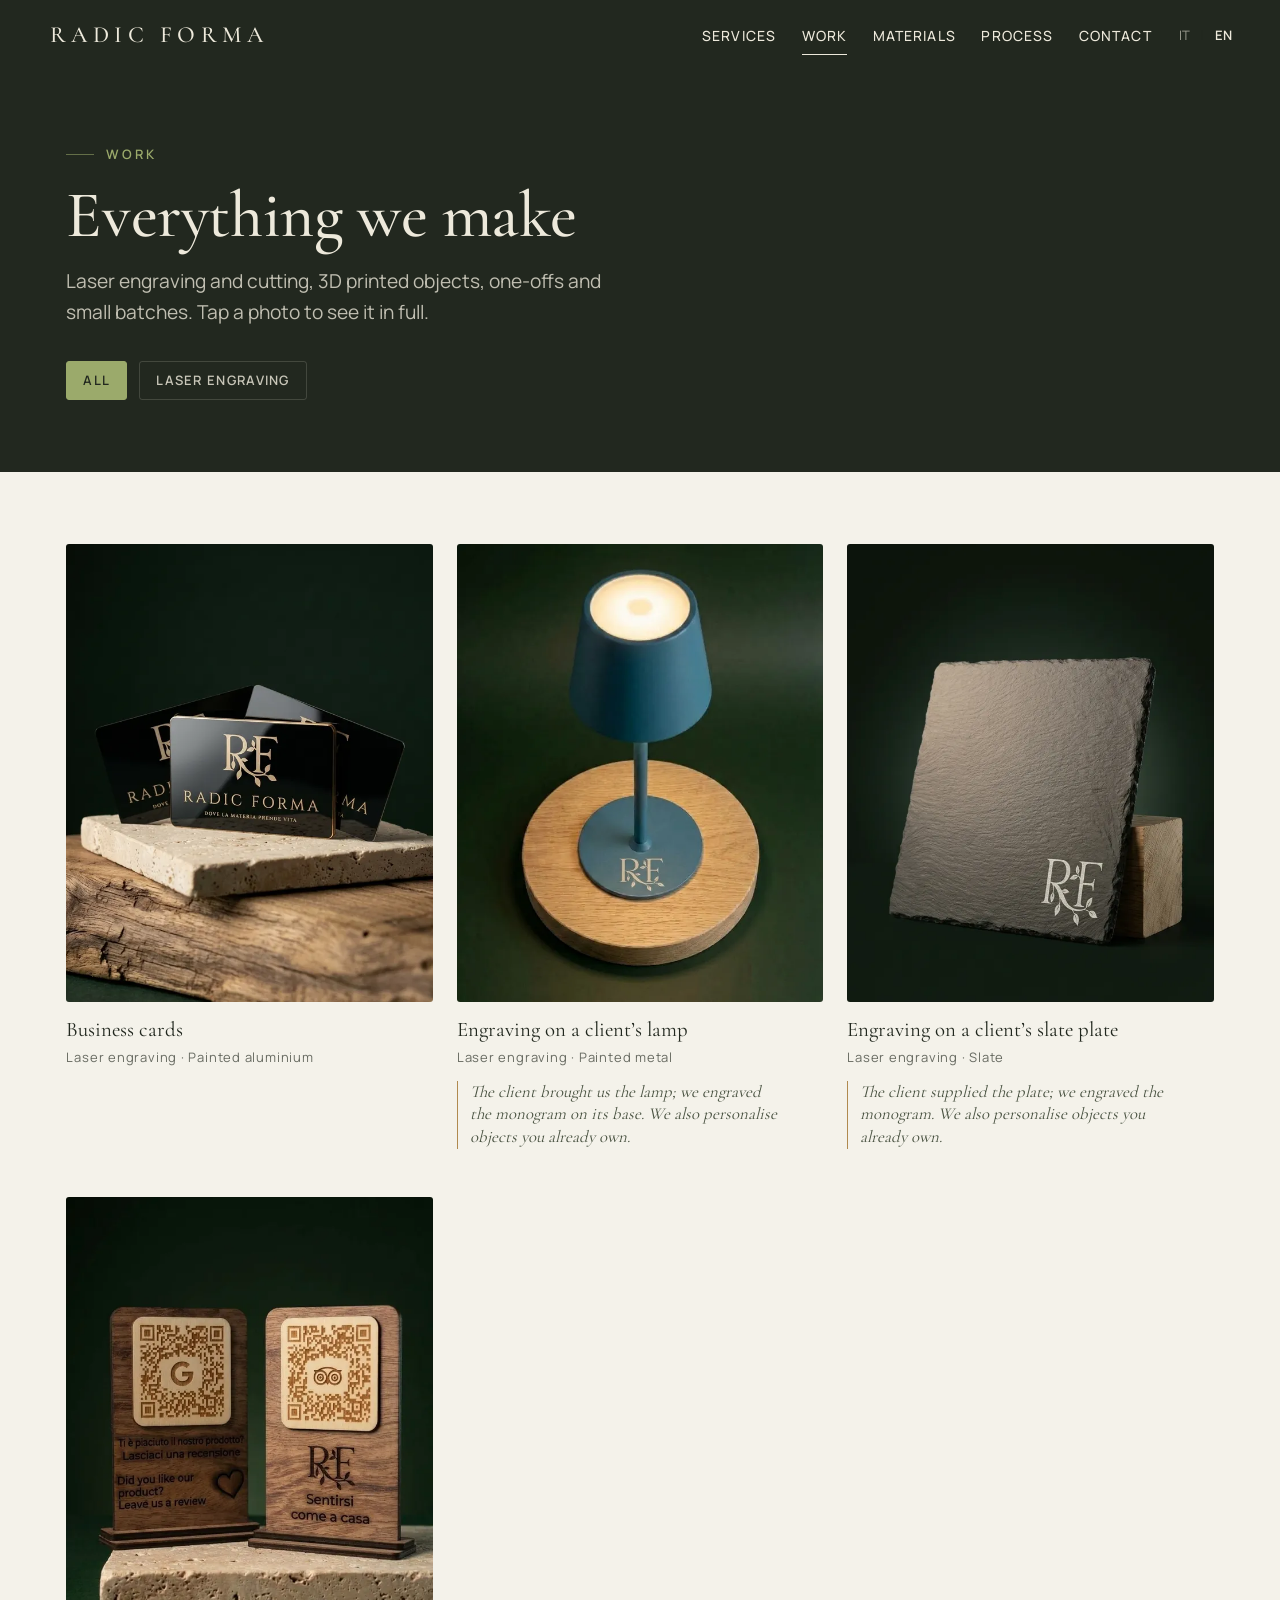
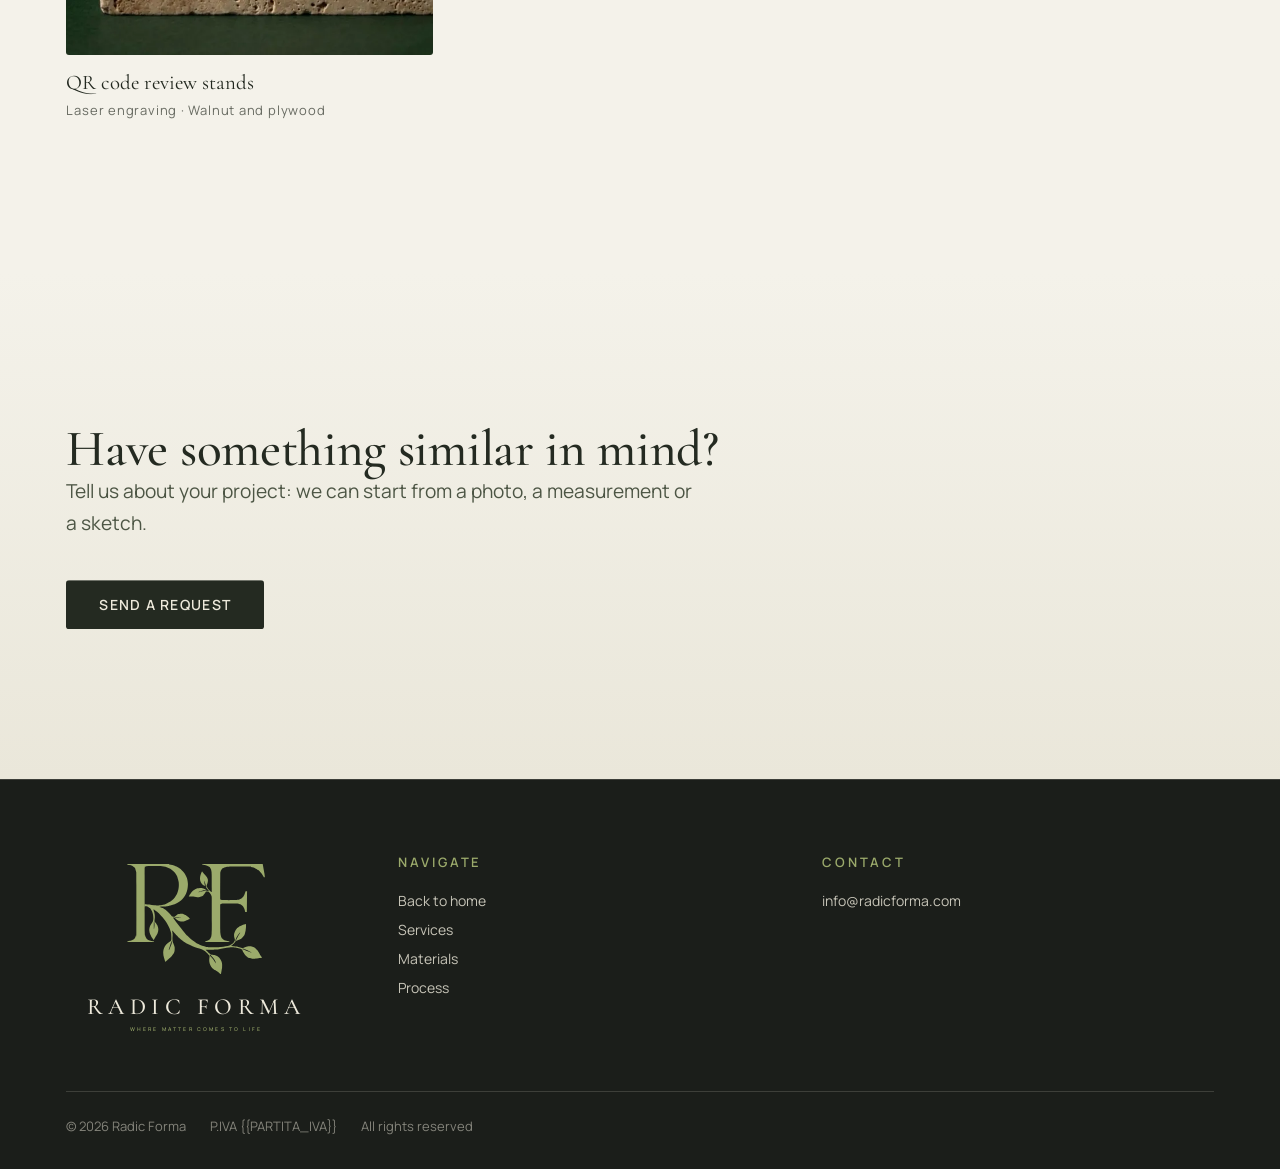
==== lavori.html @ 3193556e "primi prodotti" ====
<!DOCTYPE html>
<html lang="it" data-versione="cf8f0633">
<head>
<meta charset="utf-8">
<meta name="viewport" content="width=device-width, initial-scale=1">
<title data-i18n="galleria.title">Lavori — Radic Forma</title>
<meta name="description" data-i18n-attr="content:galleria.descrizione" content="I lavori di Radic Forma: incisioni e tagli laser su legno, pelle, acrilico e pietra, oggetti in stampa 3D, pezzi unici e piccole serie.">

<link rel="canonical" href="https://radicforma.com/lavori.html">
<link rel="alternate" hreflang="it" href="https://radicforma.com/lavori.html">
<link rel="alternate" hreflang="en" href="https://radicforma.com/lavori.html?lang=en">
<link rel="alternate" hreflang="x-default" href="https://radicforma.com/lavori.html">

<meta name="theme-color" content="#22281F">
<link rel="icon" href="./favicon.svg" type="image/svg+xml">
<link rel="apple-touch-icon" href="./apple-touch-icon.png">

<meta property="og:type" content="website">
<meta property="og:site_name" content="Radic Forma">
<meta property="og:locale" content="it_IT">
<meta property="og:locale:alternate" content="en_GB">
<meta property="og:url" content="https://radicforma.com/lavori.html">
<meta property="og:title" content="Lavori — Radic Forma">
<meta property="og:description" content="Incisioni laser e oggetti in stampa 3D usciti dal laboratorio di Radic Forma.">
<meta property="og:image" content="https://radicforma.com/assets/img/og-image.png">
<meta property="og:image:width" content="1200">
<meta property="og:image:height" content="630">
<meta property="og:image:alt" content="Il monogramma Radic Forma su fondo verde scuro">
<meta name="twitter:card" content="summary_large_image">

<link rel="preload" href="./assets/fonts/cormorant-garamond-latin-500.woff2" as="font" type="font/woff2" crossorigin>
<link rel="preload" href="./assets/fonts/manrope-latin-500.woff2" as="font" type="font/woff2" crossorigin>
<link rel="stylesheet" href="./assets/css/style.css?v=cf8f0633">
<noscript><style>
  [data-rivela]{opacity:1!important;transform:none!important}
</style></noscript>
</head>

<!-- data-titolo: la chiave del titolo di questa pagina, la legge i18n.js -->
<body class="pagina-lavori" data-titolo="galleria.title">

<a class="skip-link" href="#contenuto" data-i18n="a11y.skip">Vai al contenuto</a>

<!-- ========================= Navbar =========================
     Identica a quella della home, ma con i link verso index.html: le voci
     portano alle sezioni dell'altra pagina. data-pagina fa si' che i18n.js
     aggiunga la lingua scelta all'indirizzo. -->
<header class="navbar" id="navbar">
  <a class="navbar__marchio" href="./index.html" data-pagina aria-label="Radic Forma — home">
    <svg class="scritta" viewBox="60 60 780 76" role="img" aria-hidden="true" focusable="false">
      <text class="scritta__nome" x="450" y="118" text-anchor="middle">RADIC FORMA</text>
    </svg>
  </a>

  <button class="navbar__apri" id="apri-menu" aria-expanded="false" aria-controls="nav-principale"
          data-i18n-attr="aria-label:a11y.menuApri,data-apri:a11y.menuApri,data-chiudi:a11y.menuChiudi"
          data-apri="Apri il menu di navigazione" data-chiudi="Chiudi il menu di navigazione">
    <svg class="navbar__icona" width="26" height="26" viewBox="0 0 26 26" fill="none"
         stroke="currentColor" stroke-width="1.4" stroke-linecap="round" aria-hidden="true">
      <path class="navbar__riga navbar__riga--alta"  d="M3 8h20"></path>
      <path class="navbar__riga navbar__riga--mezza" d="M3 13h20"></path>
      <path class="navbar__riga navbar__riga--bassa" d="M3 18h20"></path>
    </svg>
  </button>

  <nav class="navbar__nav" id="nav-principale" data-aperto="false">
    <a class="navbar__link" href="./index.html#servizi"  data-pagina data-i18n="nav.servizi">Servizi</a>
    <a class="navbar__link" href="./lavori.html"         data-pagina data-i18n="nav.lavori" aria-current="page">Lavori</a>
    <a class="navbar__link" href="./index.html#materiali" data-pagina data-i18n="nav.materiali">Materiali</a>
    <a class="navbar__link" href="./index.html#processo" data-pagina data-i18n="nav.processo">Processo</a>
    <a class="navbar__link" href="./index.html#contatti" data-pagina data-i18n="nav.contatti">Contatti</a>

    <div class="lingua" role="group" data-i18n-attr="aria-label:a11y.lingua" aria-label="Lingua">
      <button class="lingua__voce" type="button" data-lang="it" aria-pressed="true">IT</button>
      <span class="lingua__sep" aria-hidden="true">|</span>
      <button class="lingua__voce" type="button" data-lang="en" aria-pressed="false">EN</button>
    </div>
  </nav>
</header>

<main id="contenuto">

  <!-- ========================= Testata =========================
       Fondo scuro come l'hero della home: la navbar trasparente, con le voci
       chiare, ci si legge sopra senza eccezioni. -->
  <section class="sezione sezione--scura pagina-testa" id="top">
    <div class="contenitore">
      <div class="sezione__intestazione" data-rivela>
        <p class="eyebrow" data-i18n="galleria.eyebrow">Lavori</p>
        <h1 data-i18n="galleria.titolo">Tutto quello che realizziamo</h1>
        <p class="testo-guida" data-i18n="galleria.testo">Incisioni e tagli laser, oggetti stampati in 3D, pezzi unici e piccole serie. Tocca una foto per vederla per intero.</p>
      </div>

      <div class="filtri" role="group" data-rivela="0.1"
           data-i18n-attr="aria-label:galleria.filtri" aria-label="Filtra per tecnica">
        <button class="filtro" type="button" data-filtro="tutti"  aria-pressed="true"  data-i18n="lavori.categorie.tutti">Tutti</button>
        <button class="filtro" type="button" data-filtro="laser"  aria-pressed="false" data-i18n="lavori.categorie.laser">Incisione laser</button>
        <button class="filtro" type="button" data-filtro="stampa" aria-pressed="false" data-i18n="lavori.categorie.stampa">Stampa 3D</button>
        <button class="filtro" type="button" data-filtro="misto"  aria-pressed="false" data-i18n="lavori.categorie.misto">Laser e stampa 3D</button>
      </div>
    </div>
  </section>

  <!-- ========================= Galleria =========================
       Si riempie da assets/data/lavori.json, vedi lavori.js. -->
  <section class="sezione galleria-sezione" id="galleria-lavori">
    <div class="contenitore">
      <ul class="galleria" id="galleria"></ul>
      <p class="galleria__vuota testo-guida" id="galleria-vuota" hidden
         data-i18n="galleria.vuoto">Nessun lavoro in questa categoria, per ora.</p>
      <noscript><p class="testo-guida">La galleria ha bisogno di JavaScript per essere mostrata.</p></noscript>
    </div>
  </section>

  <!-- ========================= Richiesta ========================= -->
  <section class="sezione contatti" id="richiesta">
    <div class="contenitore">
      <div data-rivela>
        <h2 data-i18n="galleria.ctaTitolo">Hai in mente qualcosa di simile?</h2>
        <p class="testo-guida" data-i18n="galleria.ctaTesto">Raccontaci il tuo progetto: partiamo da una foto, una misura o uno schizzo.</p>
        <a class="bottone" href="mailto:info@radicforma.com" data-i18n="galleria.cta">Invia una richiesta</a>
      </div>
    </div>
  </section>

</main>

<!-- Foto a tutto schermo. <dialog> nativo: Esc e focus li gestisce il browser. -->
<dialog class="lightbox" id="foto-grande" data-i18n-attr="aria-label:lavori.eyebrow" aria-label="Lavori">
  <figure class="lightbox__figura">
    <img class="lightbox__foto" alt="">
    <figcaption class="lightbox__didascalia">
      <span class="lightbox__titolo"></span>
      <span class="lightbox__dato dato-tecnico"></span>
      <span class="lightbox__nota" hidden></span>
    </figcaption>
  </figure>
  <button class="lightbox__tasto lightbox__chiudi" type="button" data-chiudi
          data-i18n-attr="aria-label:galleria.chiudi" aria-label="Chiudi">
    <svg width="22" height="22" viewBox="0 0 22 22" fill="none" stroke="currentColor"
         stroke-width="1.4" stroke-linecap="round" aria-hidden="true"><path d="M5 5l12 12M17 5L5 17"></path></svg>
  </button>
  <button class="lightbox__tasto lightbox__scorri lightbox__scorri--indietro" type="button" data-scorri="-1"
          data-i18n-attr="aria-label:galleria.precedente" aria-label="Foto precedente">
    <svg width="22" height="22" viewBox="0 0 20 20" fill="none" stroke="currentColor"
         stroke-width="1.4" stroke-linecap="round" stroke-linejoin="round" aria-hidden="true"><path d="M12 4l-6 6 6 6"></path></svg>
  </button>
  <button class="lightbox__tasto lightbox__scorri lightbox__scorri--avanti" type="button" data-scorri="1"
          data-i18n-attr="aria-label:galleria.successiva" aria-label="Foto successiva">
    <svg width="22" height="22" viewBox="0 0 20 20" fill="none" stroke="currentColor"
         stroke-width="1.4" stroke-linecap="round" stroke-linejoin="round" aria-hidden="true"><path d="M8 4l6 6-6 6"></path></svg>
  </button>
</dialog>

<!-- ========================= Footer =========================
     Il monogramma qui e' un'immagine: il tracciato inline vive solo nella
     home, dove serve anche alle animazioni. -->
<footer class="footer">
  <div class="contenitore footer__griglia">
    <div>
      <svg class="lockup" viewBox="0 0 900 660" role="img"
           data-i18n-attr="aria-label:brand.lockup.alt" aria-label="Radic Forma — Dove la materia prende vita">
        <image href="./assets/brand/monogramma-dark.svg" x="211.5" y="40" width="477" height="383"></image>
        <text class="lockup__nome" x="450" y="560" text-anchor="middle" fill="#EDE9DB">RADIC FORMA</text>
        <text class="lockup__claim" x="450" y="618" text-anchor="middle" fill="#9BAA6B"
              data-i18n="brand.claim.maiuscolo">DOVE LA MATERIA PRENDE VITA</text>
      </svg>
    </div>

    <div class="footer__colonne">
      <div>
        <p class="footer__titolo" data-i18n="footer.naviga">Naviga</p>
        <a class="footer__link" href="./index.html"           data-pagina data-i18n="galleria.home">Torna alla home</a>
        <a class="footer__link" href="./index.html#servizi"   data-pagina data-i18n="nav.servizi">Servizi</a>
        <a class="footer__link" href="./index.html#materiali" data-pagina data-i18n="nav.materiali">Materiali</a>
        <a class="footer__link" href="./index.html#processo"  data-pagina data-i18n="nav.processo">Processo</a>
      </div>
      <div>
        <p class="footer__titolo" data-i18n="footer.contatti">Contatti</p>
        <a class="footer__link" href="mailto:info@radicforma.com">info@radicforma.com</a>
      </div>
    </div>
  </div>

  <div class="contenitore">
    <div class="footer__legale">
      <span>© <span id="anno">2026</span> Radic Forma</span>
      <span>P.IVA {{PARTITA_IVA}}</span>
      <span data-i18n="footer.diritti">Tutti i diritti riservati</span>
    </div>
  </div>
</footer>

<script src="./assets/vendor/gsap.min.js?v=cf8f0633" defer></script>
<script src="./assets/vendor/ScrollTrigger.min.js?v=cf8f0633" defer></script>
<script src="./assets/js/i18n.js?v=cf8f0633" defer></script>
<script src="./assets/js/main.js?v=cf8f0633" defer></script>
<script src="./assets/js/lavori.js?v=cf8f0633" defer></script>
</body>
</html>
---- assets/css/style.css ----
/* ==========================================================================
   RADIC FORMA — foglio di stile unico
   Ordine: font · token · reset · tipografia · navbar · hero · footer ·
           sezioni di contenuto · atti animati · versione con video ·
           pagina lavori
   ========================================================================== */

/* --------------------------------------------------------------------------
   1. Font self-hosted — nessuna richiesta verso fonts.googleapis.com
   -------------------------------------------------------------------------- */
@font-face {
  font-family: 'Cormorant Garamond';
  src: url('../fonts/cormorant-garamond-latin-400.woff2') format('woff2');
  font-weight: 400; font-style: normal; font-display: swap;
}
@font-face {
  font-family: 'Cormorant Garamond';
  src: url('../fonts/cormorant-garamond-latin-500.woff2') format('woff2');
  font-weight: 500; font-style: normal; font-display: swap;
}
@font-face {
  font-family: 'Cormorant Garamond';
  src: url('../fonts/cormorant-garamond-latin-600.woff2') format('woff2');
  font-weight: 600; font-style: normal; font-display: swap;
}
@font-face {
  font-family: 'Manrope';
  src: url('../fonts/manrope-latin-400.woff2') format('woff2');
  font-weight: 400; font-style: normal; font-display: swap;
}
@font-face {
  font-family: 'Manrope';
  src: url('../fonts/manrope-latin-500.woff2') format('woff2');
  font-weight: 500; font-style: normal; font-display: swap;
}
@font-face {
  font-family: 'Manrope';
  src: url('../fonts/manrope-latin-600.woff2') format('woff2');
  font-weight: 600; font-style: normal; font-display: swap;
}

/* --------------------------------------------------------------------------
   2. Design token
   -------------------------------------------------------------------------- */
:root {
  /* Palette di marca */
  --verde-alloro:   #6C7A47;  /* colore primario */
  --verde-corteccia:#22281F;  /* fondi scuri, testi forti */
  --foglia:         #9BAA6B;  /* marchio su fondo scuro */
  --ottone:         #B08A4F;  /* accento: incisione, finiture */
  --carta:          #F4F2EA;  /* fondo chiaro */
  --pietra:         #8C8F86;  /* testi secondari, dati tecnici */
  --avorio:         #EDE9DB;  /* testo su fondo scuro */
  --nero-corteccia: #1B1E1A;  /* fondo profondo della scena */

  /* Ruoli semantici — usare questi nei componenti, non i colori grezzi */
  --bg:             var(--carta);
  --bg-scuro:       var(--verde-corteccia);
  --testo:          var(--verde-corteccia);
  --testo-soft:     #4A5342;
  --testo-inv:      var(--avorio);
  /* Pietra e Verde Alloro non arrivano a 4,5:1 su Carta (2,93:1 e 4,15:1):
     su fondo chiaro si usano queste due varianti scurite, che passano AA.
     I colori di marca restano quelli originali per grafica e fondi scuri. */
  --testo-tecnico:  #686B62;   /* 4,84:1 su Carta */
  --alloro-testo:   #63713F;   /* 4,73:1 su Carta */
  --linea:          rgba(140, 143, 134, 0.2);   /* Pietra 20% */
  --linea-inv:      rgba(237, 233, 219, 0.16);
  --focus:          var(--ottone);

  /* Tipografia */
  --serif:  'Cormorant Garamond', Cormorant, 'EB Garamond', Garamond, 'Times New Roman', serif;
  --sans:   'Manrope', 'Helvetica Neue', Arial, sans-serif;
  --ls-titolo: 0.14em;   /* spaziatura ampia per i titoli in maiuscolo */
  --ls-eyebrow: 0.22em;

  /* Scala tipografica fluida */
  --t-display: clamp(2.6rem, 1.6rem + 4.4vw, 5.6rem);
  --t-h2:      clamp(1.9rem, 1.3rem + 2.4vw, 3.2rem);
  --t-h3:      clamp(1.25rem, 1.05rem + 0.8vw, 1.6rem);
  --t-corpo:   clamp(1rem, 0.96rem + 0.2vw, 1.075rem);  /* mai sotto 13px */
  --t-piccolo: 0.875rem;
  --t-tecnico: 0.8125rem;                                /* 13px, il minimo */

  /* Spaziature */
  --sp-1: 0.5rem;  --sp-2: 0.75rem; --sp-3: 1rem;   --sp-4: 1.5rem;
  --sp-5: 2rem;    --sp-6: 3rem;    --sp-7: 4.5rem; --sp-8: 7rem;
  --sezione-y: clamp(5rem, 3.4rem + 7.5vw, 10rem);
  --gutter:    clamp(1.25rem, 0.5rem + 3vw, 3.5rem);
  --max-w:     1240px;
  --max-testo: 62ch;

  --raggio: 3px;              /* angoli quasi vivi: è un marchio inciso */

  /* Movimento. Quattro durate e due curve, usate in tutto il sito: una scala
     ristretta e' quello che fa sembrare le transizioni parte della stessa
     cosa invece di una collezione di scelte diverse.
     La durata si sceglie dal peso del gesto, non dalla distanza percorsa:
     --dur-1 per un cambio di stato che l'utente ha appena provocato (colore,
     opacita' di un bottone), --dur-2 per un elemento che si muove, --dur-3 per
     qualcosa che entra in scena, --dur-4 per un movimento ampio e narrativo. */
  --dur-1: 150ms;
  --dur-2: 260ms;
  --dur-3: 420ms;
  --dur-4: 680ms;
  /* uscita decisa, arrivo lungo: e' la curva che non fa sentire l'inizio */
  --ease-out:   cubic-bezier(0.22, 1, 0.36, 1);
  /* per andata e ritorno simmetrici */
  --ease-inout: cubic-bezier(0.65, 0, 0.35, 1);

  /* alias storico, usato dove basta la transizione di base */
  --transizione: var(--dur-2) var(--ease-out);
}

/* --------------------------------------------------------------------------
   3. Reset essenziale
   -------------------------------------------------------------------------- */
*, *::before, *::after { box-sizing: border-box; }

html {
  -webkit-text-size-adjust: 100%;
  /* NB: niente scroll-behavior: smooth — va in conflitto con ScrollTrigger.
     Lo scorrimento morbido dei link di ancoraggio è gestito in main.js. */
}

body {
  margin: 0;
  background: var(--bg);
  color: var(--testo);
  font-family: var(--sans);
  font-size: var(--t-corpo);
  font-weight: 400;
  line-height: 1.65;
  -webkit-font-smoothing: antialiased;
  text-rendering: optimizeLegibility;
  overflow-x: hidden;
}

/* La navbar e' fissa: senza questo, un link di ancoraggio porta il titolo
   della sezione a finirci sotto. */
:where(main, footer) [id] { scroll-margin-block-start: 92px; }

img, svg, canvas { display: block; max-width: 100%; }
video { display: block; max-width: 100%; }
img { height: auto; }

a { color: inherit; text-decoration-thickness: 1px; text-underline-offset: 0.22em; }

button { font: inherit; color: inherit; background: none; border: 0; cursor: pointer; }

/* Focus visibile su tutto ciò che è interattivo */
:where(a, button, [tabindex]):focus-visible {
  outline: 2px solid var(--focus);
  outline-offset: 3px;
  border-radius: 2px;
}

::selection { background: var(--verde-alloro); color: var(--carta); }

/* Solo per screen reader */
.sr-only {
  position: absolute; width: 1px; height: 1px;
  padding: 0; margin: -1px; overflow: hidden;
  clip: rect(0 0 0 0); clip-path: inset(50%); white-space: nowrap;
}

/* Salto al contenuto */
.skip-link {
  position: absolute; top: -100%; left: var(--gutter); z-index: 200;
  background: var(--verde-corteccia); color: var(--avorio);
  padding: var(--sp-2) var(--sp-4); border-radius: var(--raggio);
  font-size: var(--t-piccolo);
}
.skip-link:focus { top: var(--sp-3); }

/* I defs SVG condivisi non devono occupare spazio */
.rf-defs { position: absolute; width: 0; height: 0; overflow: hidden; }

/* --------------------------------------------------------------------------
   4. Tipografia
   -------------------------------------------------------------------------- */
h1, h2, h3, h4 {
  font-family: var(--serif);
  font-weight: 500;
  line-height: 1.12;
  /* Il Cormorant a corpo grande ha un incastro naturale largo: stringerlo di
     un soffio e' quello che gli da' il passo del titolo invece della frase. */
  letter-spacing: -0.006em;
  margin: 0;
  text-wrap: balance;
}

h2 { font-size: var(--t-h2); line-height: 1.06; }
h3 { font-size: var(--t-h3); line-height: 1.25; }

p { margin: 0 0 var(--sp-3); max-width: var(--max-testo); }
p:last-child { margin-bottom: 0; }

/* Evita le righe finali con una parola sola. Dove non e' supportato non
   cambia niente. */
p, li, figcaption { text-wrap: pretty; }

/* Occhiello: piccola etichetta in maiuscolo sopra i titoli, preceduta da un
   filetto. E' il segno che tiene insieme le intestazioni di tutto il sito. */
.eyebrow {
  display: flex;
  align-items: center;
  gap: var(--sp-2);
  font-family: var(--sans);
  font-size: var(--t-tecnico);
  font-weight: 600;
  letter-spacing: var(--ls-eyebrow);
  text-transform: uppercase;
  color: var(--alloro-testo);
  margin: 0 0 var(--sp-3);
}
.eyebrow::before {
  content: '';
  flex: 0 0 auto;
  width: 1.75rem;
  height: 1px;
  background: currentColor;
  opacity: 0.55;
}
.sezione--scura .eyebrow { color: var(--foglia); }

.testo-guida {
  font-size: clamp(1.05rem, 1rem + 0.35vw, 1.2rem);
  color: var(--testo-soft);
  max-width: 54ch;
}
.sezione--scura .testo-guida { color: rgba(237, 233, 219, 0.78); }

/* Dati tecnici: mai sotto 13px */
.dato-tecnico {
  font-size: var(--t-tecnico);
  letter-spacing: 0.06em;
  color: var(--testo-tecnico);
  font-variant-numeric: tabular-nums;
}
/* Su fondo scuro serve il verso opposto: la variante scurita sparirebbe. */
.sezione--scura .dato-tecnico,
.atto .dato-tecnico { color: var(--pietra); }

/* --------------------------------------------------------------------------
   5. Impaginazione
   -------------------------------------------------------------------------- */
.contenitore {
  width: 100%;
  max-width: var(--max-w);
  margin-inline: auto;
  padding-inline: var(--gutter);
}

/* Ogni sezione dichiara il proprio fondo: dietro c'e' la hero incollata, e una
   sezione trasparente la lascerebbe vedere. */
.sezione {
  padding-block: var(--sezione-y);
  position: relative;
  background: var(--bg);
}

.sezione--scura {
  background: var(--bg-scuro);
  color: var(--testo-inv);
}
.sezione--scura h2, .sezione--scura h3 { color: var(--avorio); }

.sezione__intestazione { margin-bottom: var(--sp-7); max-width: 56ch; }
.sezione__intestazione h2 { margin-block-end: var(--sp-3); }

/* --------------------------------------------------------------------------
   6. Marchio — composizioni riusate da navbar, hero e footer
   -------------------------------------------------------------------------- */
/* Il monogramma è un unico <path> richiamato via <use>: mai duplicato nel DOM */
.mono { fill: var(--verde-alloro); }
.mono--chiaro { fill: var(--foglia); }

/* Lockup: monogramma + testo, stesse coordinate del file originale
   (viewBox 0 0 900 700, monogramma a translate(211.5 40)) */
.lockup { width: 100%; height: auto; }
.lockup__nome {
  font-family: var(--serif);
  font-weight: 500;
  font-size: 80px;
  letter-spacing: 19px;
}
.lockup__claim {
  font-family: var(--sans);
  font-weight: 500;
  font-size: 18px;
  letter-spacing: 7.5px;
}

/* Scritta della navbar: viewBox 0 0 900 240, solo testo */
.scritta { height: 22px; width: auto; }
.scritta__nome {
  font-family: var(--serif);
  font-weight: 500;
  font-size: 80px;
  letter-spacing: 19px;
}
.scritta__claim {
  font-family: var(--sans);
  font-weight: 500;
  font-size: 18px;
  letter-spacing: 7.5px;
}

/* --------------------------------------------------------------------------
   7. Navbar
   -------------------------------------------------------------------------- */
.navbar {
  position: fixed;
  inset-block-start: 0;
  inset-inline: 0;
  z-index: 100;
  display: flex;
  align-items: center;
  gap: var(--sp-4);
  padding: var(--sp-3) var(--gutter);
  background: transparent;
  transition: background-color var(--transizione), box-shadow var(--transizione),
              border-color var(--transizione);
  border-block-end: 1px solid transparent;
}

/* Sull'hero la barra è trasparente e il marchio è nella versione chiara */
.navbar__marchio { display: inline-flex; align-items: center; flex: 0 0 auto; }
.navbar__marchio .scritta__nome  { fill: var(--avorio); }
.navbar__marchio .scritta__claim { fill: var(--foglia); }

/* Dopo lo scroll: fondo Carta */
.navbar.is-attaccata {
  background: rgba(244, 242, 234, 0.94);
  -webkit-backdrop-filter: blur(10px);
  backdrop-filter: blur(10px);
  border-block-end-color: var(--linea);
}
.navbar.is-attaccata .scritta__nome  { fill: #3E4A2E; }
.navbar.is-attaccata .scritta__claim { fill: var(--alloro-testo); }
.navbar.is-attaccata .navbar__link,
.navbar.is-attaccata .lingua__voce { color: var(--testo); }
.navbar.is-attaccata .navbar__apri { color: var(--testo); }

.navbar__nav {
  margin-inline-start: auto;
  display: flex;
  align-items: center;
  gap: clamp(var(--sp-3), 2vw, var(--sp-5));
}

.navbar__link {
  font-size: var(--t-piccolo);
  font-weight: 500;
  letter-spacing: 0.08em;
  text-transform: uppercase;
  text-decoration: none;
  color: var(--avorio);
  padding-block: var(--sp-1);
  position: relative;
  transition: color var(--transizione);
}
.navbar__link::after {
  content: '';
  position: absolute; inset-inline: 0; inset-block-end: 0;
  height: 1px; background: currentColor;
  transform: scaleX(0); transform-origin: left;
  transition: transform var(--transizione);
}
.navbar__link:hover::after,
.navbar__link[aria-current='true']::after,
.navbar__link[aria-current='page']::after { transform: scaleX(1); }

/* Selettore di lingua: IT | EN testuale, senza bandiere */
.lingua {
  display: inline-flex; align-items: center; gap: var(--sp-1);
  font-size: var(--t-tecnico); letter-spacing: 0.1em;
}
.lingua__voce {
  color: var(--avorio);
  opacity: 0.6;
  padding: var(--sp-1) 2px;
  transition: opacity var(--transizione), color var(--transizione);
}
.lingua__voce:hover { opacity: 1; }
.lingua__voce[aria-pressed='true'] { opacity: 1; font-weight: 600; }
.lingua__sep { color: currentColor; opacity: 0.35; }

/* Menu su schermi stretti */
.navbar__apri { display: none; color: var(--avorio); padding: var(--sp-1); }

/* Le tre righe si trasformano in una croce quando il menu e' aperto: e' lo
   stesso tasto ad aprire e a chiudere, e la forma dice in quale stato si e'.
   transform-box: view-box perche' l'origine sia in coordinate del disegno e non
   del riquadro del singolo tratto, che e' alto un pixel. */
.navbar__riga {
  transform-box: view-box;
  transform-origin: 13px 13px;
  transition: transform var(--dur-2) var(--ease-out),
              opacity var(--dur-1) var(--ease-out);
}
.navbar__apri[aria-expanded='true'] .navbar__riga--alta  { transform: translateY(5px) rotate(45deg); }
.navbar__apri[aria-expanded='true'] .navbar__riga--mezza { opacity: 0; }
.navbar__apri[aria-expanded='true'] .navbar__riga--bassa { transform: translateY(-5px) rotate(-45deg); }

@media (max-width: 860px) {
  .navbar__apri { display: inline-flex; margin-inline-start: auto; }
  .navbar__nav {
    position: fixed; inset: 0 0 auto;
    flex-direction: column; align-items: flex-start;
    gap: var(--sp-4);
    padding: calc(var(--sp-8) + var(--sp-3)) var(--gutter) var(--sp-7);
    background: var(--verde-corteccia);
    transform: translateY(-100%);
    transition: transform 320ms cubic-bezier(0.22, 0.61, 0.36, 1);
    margin: 0;
  }
  .navbar__nav[data-aperto='true'] { transform: translateY(0); }
  .navbar__nav .navbar__link { font-size: 1.05rem; color: var(--avorio); }

  /* Il pannello ha un fondo scuro tutto suo, quindi il testo dentro resta
     chiaro anche quando la barra e' nello stato "attaccata". Senza questa
     riga, appena si scorreva la pagina le voci IT ed EN diventavano verde
     scuro su verde scuro: restavano cliccabili, ma invisibili. */
  .navbar.is-attaccata .navbar__nav,
  .navbar.is-attaccata .navbar__nav .navbar__link,
  .navbar.is-attaccata .navbar__nav .lingua__voce { color: var(--avorio); }

  .navbar__nav .lingua {
    margin-block-start: var(--sp-2);
    padding-block-start: var(--sp-4);
    border-block-start: 1px solid var(--linea-inv);
    width: 100%;
  }
  .navbar__nav .lingua__voce { color: var(--avorio); font-size: 0.95rem; padding: var(--sp-2) var(--sp-1); }

  /* Il pannello e' in position fixed, quindi si disegna sopra gli elementi non
     posizionati: senza questo copriva il tasto, e una volta aperto il menu non
     c'era piu' niente da premere per richiuderlo. */
  .navbar__marchio,
  .navbar__apri { position: relative; z-index: 1; }

  /* Con il menu aperto il fondo sotto al tasto e al marchio e' quello scuro del
     pannello, quale che sia lo stato della barra. */
  .navbar.is-menu-aperto .navbar__apri,
  .navbar.is-attaccata.is-menu-aperto .navbar__apri { color: var(--avorio); }
  .navbar.is-attaccata.is-menu-aperto .navbar__marchio .scritta__nome { fill: var(--avorio); }
}

/* L'apertura: hero piu' primo atto. Vedi il commento in index.html. */
.apertura { position: relative; }

/* --------------------------------------------------------------------------
   8. Hero
   -------------------------------------------------------------------------- */
.hero {
  position: sticky;
  top: 0;
  z-index: 0;
  min-height: 100svh;
  display: grid;
  place-items: center;
  text-align: center;
  background: var(--verde-corteccia);
  color: var(--testo-inv);
  padding: var(--sp-8) var(--gutter) var(--sp-7);
  overflow: hidden;
}

/* Alone caldo appena percettibile dietro al marchio */
.hero::after {
  content: '';
  position: absolute; inset: 0;
  background: radial-gradient(58% 46% at 50% 42%,
              rgba(176, 138, 79, 0.13), transparent 70%);
  pointer-events: none;
}

/* Il contenuto dell'hero si allontana e sfuma mentre si scorre: e' la prima
   meta' del raccordo con la scena. I valori li scrive scene.js. */
.hero__contenuto {
  position: relative;
  z-index: 1;
  /* senza width il grid centrato lo stringe alla larghezza del contenuto,
     e il lockup scendeva a 300px */
  width: 100%;
  max-width: 780px;
  opacity: var(--hero-op, 1);
  transform: translate3d(0, var(--hero-y, 0px), 0) scale(var(--hero-s, 1));
}

.hero__scroll { opacity: var(--hero-op, 1); }

.hero .lockup { max-width: min(740px, 90vw); margin-inline: auto; }

/* Sotto una certa larghezza il claim del lockup scenderebbe sotto i 10px.
   Il rapporto fra corpo e spaziatura resta quello del file di brand: cresce
   solo la scala della riga, che e' l'unico modo per tenerla leggibile. */
@media (max-width: 780px) {
  .lockup__claim { font-size: 26px; letter-spacing: 10.8px; }
}
@media (max-width: 560px) {
  .lockup__claim { font-size: 31px; letter-spacing: 12.9px; }
}

.hero__descrittore {
  /* i paragrafi hanno un max-width: senza margini automatici questo resterebbe
     ancorato a sinistra dentro il suo riquadro, e il testo, pur centrato al
     suo interno, si vedrebbe spostato rispetto al marchio.
     Attenzione a non rimettere qui una scorciatoia "margin": azzererebbe
     entrambe le righe qui sotto. */
  margin-block-start: var(--sp-5);
  margin-inline: auto;
  font-size: var(--t-tecnico);
  font-weight: 600;
  letter-spacing: var(--ls-eyebrow);
  text-transform: uppercase;
  color: var(--foglia);
}

/* Indicatore di scorrimento discreto */
.hero__scroll {
  position: absolute;
  inset-block-end: var(--sp-5);
  inset-inline-start: 50%;
  translate: -50% 0;
  display: grid; justify-items: center; gap: var(--sp-2);
  font-size: 0.75rem;
  letter-spacing: var(--ls-eyebrow);
  text-transform: uppercase;
  color: rgba(237, 233, 219, 0.55);
}
.hero__scroll-linea {
  width: 1px; height: 46px;
  background: linear-gradient(var(--foglia), transparent);
  transform-origin: top;
  animation: scorri 2.4s ease-in-out infinite;
}
@keyframes scorri {
  0%, 100% { transform: scaleY(0.35); opacity: 0.45; }
  50%      { transform: scaleY(1);    opacity: 1; }
}

/* --------------------------------------------------------------------------
   9. Footer
   -------------------------------------------------------------------------- */
.footer {
  background: var(--nero-corteccia);
  color: var(--testo-inv);
  padding-block: var(--sp-7) var(--sp-5);
  border-block-start: 1px solid var(--linea-inv);
}
.footer__griglia {
  display: grid;
  gap: var(--sp-6);
  grid-template-columns: 1fr;
  align-items: start;
}
@media (min-width: 760px) {
  .footer__griglia { grid-template-columns: minmax(0, 260px) 1fr; gap: var(--sp-7); }
}
.footer .lockup { max-width: 260px; }
.footer__link {
  display: block;
  font-size: var(--t-piccolo);
  color: rgba(237, 233, 219, 0.82);
  text-decoration: none;
  padding-block: 3px;
}
.footer__link:hover { color: var(--avorio); text-decoration: underline; }
.footer__titolo {
  font-family: var(--sans);
  font-size: var(--t-tecnico);
  font-weight: 600;
  letter-spacing: var(--ls-eyebrow);
  text-transform: uppercase;
  color: var(--foglia);
  margin: 0 0 var(--sp-2);
}
.footer__colonne {
  display: grid; gap: var(--sp-5);
  grid-template-columns: repeat(auto-fit, minmax(170px, 1fr));
}
.footer__legale {
  margin-block-start: var(--sp-6);
  padding-block-start: var(--sp-4);
  border-block-start: 1px solid var(--linea-inv);
  display: flex; flex-wrap: wrap; gap: var(--sp-2) var(--sp-4);
  font-size: var(--t-tecnico);
  color: rgba(237, 233, 219, 0.5);
}

/* --------------------------------------------------------------------------
   10. Rivelazione delle sezioni
   Stato iniziale in CSS, arrivo animato da GSAP. Se il JS non parte o l'utente
   ha chiesto meno movimento, il contenuto resta comunque leggibile.
   -------------------------------------------------------------------------- */
[data-rivela] { opacity: 0; transform: translateY(20px); }

@media (prefers-reduced-motion: reduce) {
  [data-rivela] { opacity: 1; transform: none; }
}

/* --------------------------------------------------------------------------
   11. Servizi
   -------------------------------------------------------------------------- */
.schede {
  list-style: none; margin: 0; padding: 0;
  display: grid; gap: var(--sp-4);
  grid-template-columns: repeat(auto-fit, minmax(min(100%, 280px), 1fr));
}

.scheda {
  position: relative;
  padding: var(--sp-5) var(--sp-4) var(--sp-4);
  border: 1px solid var(--linea);
  border-radius: var(--raggio);
  background: rgba(255, 255, 255, 0.42);
  transition: transform var(--dur-3) var(--ease-out),
              border-color var(--dur-2) var(--ease-out),
              background-color var(--dur-2) var(--ease-out),
              box-shadow var(--dur-3) var(--ease-out);
}
.scheda:hover {
  transform: translateY(-2px);           /* sollevamento minimo */
  border-color: rgba(108, 122, 71, 0.5);
  background: rgba(255, 255, 255, 0.72);
  box-shadow: 0 16px 36px -26px rgba(34, 40, 31, 0.55);
}
.scheda h3 { margin-block: var(--sp-2) var(--sp-2); }
.scheda p { font-size: 0.975rem; color: var(--testo-soft); }
.scheda .dato-tecnico { margin-block-start: var(--sp-3); }

.scheda__numero {
  font-family: var(--serif);
  font-size: 1.5rem;
  color: var(--ottone);
  letter-spacing: 0.05em;
}

/* --------------------------------------------------------------------------
   12. Lavori — la striscia scorrevole della home
   Le schede le crea lavori.js da assets/data/lavori.json. La stessa scheda
   (.lavoro) serve anche alla galleria di lavori.html, sezione 17.
   -------------------------------------------------------------------------- */
.vetrina__testa {
  display: flex; flex-wrap: wrap; align-items: flex-end;
  justify-content: space-between; gap: var(--sp-4);
  margin-block-end: var(--sp-6);
}
.vetrina__testa .sezione__intestazione { margin-block-end: 0; }

.vetrina__comandi { display: flex; gap: var(--sp-2); }
.vetrina__freccia {
  display: inline-grid; place-items: center;
  width: 48px; height: 48px;
  border: 1px solid var(--linea-inv);
  border-radius: 50%;
  color: var(--avorio);
  transition: background-color var(--dur-1) var(--ease-out),
              border-color var(--dur-1) var(--ease-out),
              opacity var(--dur-1) var(--ease-out);
}
.vetrina__freccia:hover:not(:disabled) {
  background: rgba(237, 233, 219, 0.08);
  border-color: rgba(237, 233, 219, 0.4);
}
.vetrina__freccia:disabled { opacity: 0.3; cursor: default; }

/* La striscia e' larga quanto lo schermo, ma la prima scheda parte allineata
   al contenitore: il rientro a sinistra replica quello di .contenitore. */
.vetrina {
  --rientro: max(var(--gutter), calc((100vw - var(--max-w)) / 2 + var(--gutter)));
  list-style: none; margin: 0;
  display: flex; gap: var(--sp-4);
  overflow-x: auto;
  overscroll-behavior-x: contain;
  scroll-snap-type: x mandatory;
  padding: 0 var(--rientro) var(--sp-4);
  scroll-padding-inline: var(--rientro);
  scrollbar-width: thin;
  scrollbar-color: rgba(237, 233, 219, 0.25) transparent;
}
.vetrina:focus-visible { outline: 2px solid var(--focus); outline-offset: 4px; }

.vetrina__voce,
.vetrina__fine { flex: 0 0 auto; scroll-snap-align: start; }
.vetrina__voce { width: clamp(240px, 72vw, 340px); }
.vetrina__fine { width: clamp(200px, 52vw, 260px); }

/* L'ultima scheda: stesso formato di una foto, porta alla galleria */
.vetrina__tutti {
  display: flex; flex-direction: column; justify-content: space-between;
  aspect-ratio: 4 / 5;
  padding: var(--sp-4);
  border: 1px solid var(--linea-inv);
  border-radius: var(--raggio);
  color: var(--avorio);
  text-decoration: none;
  transition: background-color var(--dur-2) var(--ease-out),
              border-color var(--dur-2) var(--ease-out);
}
.vetrina__tutti-testo {
  font-family: var(--serif);
  font-size: clamp(1.6rem, 1.3rem + 1vw, 2.1rem);
  line-height: 1.1;
}
.vetrina__tutti svg { align-self: flex-end; color: var(--foglia);
  transition: transform var(--dur-2) var(--ease-out); }
.vetrina__tutti:hover { background: rgba(155, 170, 107, 0.1); border-color: rgba(155, 170, 107, 0.5); }
.vetrina__tutti:hover svg { transform: translateX(4px); }

.vetrina__link {
  display: inline-block;
  margin-block-start: var(--sp-4);
  font-size: var(--t-piccolo); font-weight: 600;
  letter-spacing: 0.09em; text-transform: uppercase;
  color: var(--foglia);
  text-underline-offset: 0.3em;
}
.vetrina__link::after { content: ' \2192'; }

/* Sul telefono si scorre col dito: le frecce non servono */
@media (max-width: 700px), (hover: none) {
  .vetrina__comandi { display: none; }
}

/* ---- la scheda di un lavoro, comune a striscia e galleria ---- */
.lavoro__figura { margin: 0; }
.lavoro__cornice {
  display: block; width: 100%;
  position: relative;
  aspect-ratio: 4 / 5;
  overflow: hidden;
  border-radius: var(--raggio);
  background: #2A3125;
  padding: 0;
}
.lavoro__foto {
  width: 100%; height: 100%;
  object-fit: cover;
  transition: transform var(--dur-4) var(--ease-out);
}
.lavoro:hover .lavoro__foto { transform: scale(1.03); }

.lavoro__didascalia { display: block; margin-block-start: var(--sp-3); }
.lavoro__titolo {
  display: block;
  font-family: var(--serif);
  font-size: 1.3rem; line-height: 1.2;
}
.lavoro__dato { display: block; margin-block-start: 4px; }
/* La nota: una riga in corsivo, staccata dal dato tecnico da un filetto
   d'ottone, lo stesso segno degli elenchi dei materiali. */
.lavoro__nota,
.lightbox__nota {
  display: block;
  margin-block-start: var(--sp-2);
  padding-inline-start: var(--sp-2);
  border-inline-start: 1px solid var(--ottone);
  font-family: var(--serif);
  font-style: italic;
  font-size: 1.05rem; line-height: 1.35;
  color: rgba(237, 233, 219, 0.78);
  max-width: 40ch;
}
.galleria .lavoro__nota { color: var(--testo-soft); }

/* Segnaposto finche' la foto non c'e': righe sottili, come una superficie
   appena incisa, e il monogramma in filigrana. */
.lavoro__segnaposto {
  position: absolute; inset: 0;
  display: grid; place-items: center;
  background:
    repeating-linear-gradient(0deg, rgba(237, 233, 219, 0.035) 0 1px, transparent 1px 7px),
    linear-gradient(160deg, #2E3628, #1F241C);
}
.lavoro__filigrana { width: 42%; opacity: 0.16; }
.lavoro__in-arrivo {
  position: absolute; inset-inline-start: var(--sp-3); inset-block-end: var(--sp-3);
  font-size: var(--t-tecnico); letter-spacing: 0.12em; text-transform: uppercase;
  color: rgba(237, 233, 219, 0.5);
}

/* --------------------------------------------------------------------------
   13. Materiali
   -------------------------------------------------------------------------- */
.materiali {
  display: grid; gap: var(--sp-6);
  grid-template-columns: repeat(auto-fit, minmax(min(100%, 260px), 1fr));
}
.materiali__colonna h3 { margin-block-end: var(--sp-3); }

.elenco-materiali { list-style: none; margin: 0; padding: 0; }
.elenco-materiali li {
  padding-block: var(--sp-2);
  border-block-start: 1px solid var(--linea);
  font-size: 0.975rem;
  display: flex; align-items: baseline; gap: var(--sp-2);
}
.elenco-materiali li::before {
  content: ''; flex: 0 0 auto;
  width: 5px; height: 5px; border-radius: 50%;
  background: var(--ottone);          /* Ottone come segno grafico, non testo */
  translate: 0 -2px;
}
.materiali__nota { margin-block-start: var(--sp-5); }

/* --------------------------------------------------------------------------
   14. Processo
   -------------------------------------------------------------------------- */
.passi {
  list-style: none; margin: 0; padding: 0;
  display: grid; gap: var(--sp-5);
  grid-template-columns: repeat(auto-fit, minmax(min(100%, 220px), 1fr));
  counter-reset: passo;
}
.passo { position: relative; padding-block-start: var(--sp-4); border-block-start: 1px solid var(--linea-inv); }
.passo h3 { margin-block: var(--sp-2) var(--sp-2); }
.passo p { color: rgba(237, 233, 219, 0.75); font-size: 0.95rem; }
.passo__numero {
  font-family: var(--serif);
  font-size: 1.35rem;
  color: var(--ottone);
  letter-spacing: 0.06em;
}

/* --------------------------------------------------------------------------
   15. Contatti
   -------------------------------------------------------------------------- */
.contatti { background: linear-gradient(180deg, var(--carta) 0%, #EAE7DA 100%); }
/* Il titolo qui non sta dentro .sezione__intestazione, quindi non eredita il
   suo margine inferiore, e resterebbe appiccicato al paragrafo. */
.contatti__griglia h2 { margin-block-end: var(--sp-3); }
.contatti__griglia {
  display: grid; gap: var(--sp-6);
  grid-template-columns: 1fr;
  align-items: start;
}
@media (min-width: 860px) {
  .contatti__griglia { grid-template-columns: 1.35fr 1fr; gap: var(--sp-8); }
}

.bottone {
  display: inline-block;
  margin-block-start: var(--sp-4);
  padding: var(--sp-2) var(--sp-5);
  background: var(--verde-corteccia);
  color: var(--avorio);
  text-decoration: none;
  border-radius: var(--raggio);
  font-size: var(--t-piccolo);
  font-weight: 600;
  letter-spacing: 0.09em;
  text-transform: uppercase;
  border: 1px solid transparent;
  transition: background-color var(--dur-2) var(--ease-out),
              transform var(--dur-2) var(--ease-out),
              box-shadow var(--dur-3) var(--ease-out);
}
.bottone:hover {
  background: #2E3628;
  transform: translateY(-1px);
  box-shadow: 0 12px 26px -18px rgba(34, 40, 31, 0.6);
}
.bottone:active { transform: translateY(0); }

.contatti__nota { margin-block-start: var(--sp-3); }

.recapiti { margin: 0; }
.recapito { padding-block: var(--sp-3); border-block-start: 1px solid var(--linea); }
.recapito dt {
  font-size: var(--t-tecnico); font-weight: 600;
  letter-spacing: var(--ls-eyebrow); text-transform: uppercase;
  color: var(--alloro-testo); margin-block-end: 2px;
}
.recapito dd { margin: 0; font-size: 1.05rem; }
.recapito a { color: var(--testo); text-decoration-color: var(--linea); }
.recapito a:hover { text-decoration-color: currentColor; }

/* ==========================================================================
   16. Gli atti — incisione laser e stampa 3D

   Ogni atto e' una sezione alta 320vh che fa da corsa allo scroll; dentro,
   .atto__interno resta in sticky e riempie lo schermo. L'arte animata sta da
   un lato e il testo dall'altro, a specchio fra i due atti.

   L'inquadratura e' ravvicinata: il piano di lavoro sborda dal fotogramma e il
   marchio sta in primo piano. La camera e' una sola variabile per atto (--incl),
   e si animano soltanto transform, opacity e variabili custom.

   Su schermo stretto, e per chi chiede meno movimento, l'arte lascia il posto
   a un video e il testo gli va sotto: vedi 16.6.
   ========================================================================== */
.atto {
  position: relative;
  height: 320vh;
  z-index: 1;                  /* sopra l'hero, che resta incollata in alto */
  color: var(--avorio);
}

/* L'atto della stampa scorre sopra quello dell'incisione, che resta in sticky
   con il suo fondo: fra i due non si vede una cucitura. */
.atto--stampa { z-index: 2; }

.atto__interno {
  position: sticky;
  top: 0;
  height: 100svh;
  overflow: hidden;
  display: grid;
  grid-template-columns: minmax(0, 1.06fr) minmax(0, 0.94fr);
  align-items: center;
  gap: clamp(var(--sp-4), 3.4vw, var(--sp-7));
  padding-inline: var(--gutter);
  /* in alto lo spazio della navbar, in basso il respiro minimo */
  padding-block: clamp(80px, 11vh, 124px) clamp(var(--sp-4), 5vh, var(--sp-6));
}

/* Il fondo dell'incisione parte dal Verde Corteccia dell'hero e scivola verso
   il nero mentre l'atto avanza: il passaggio dall'hero non si vede. */
.atto--incisione .atto__interno {
  background-color: color-mix(in srgb,
    var(--nero-corteccia) calc(var(--buio, 0) * 100%), var(--verde-corteccia));
}
.atto--stampa .atto__interno { background-color: var(--nero-corteccia); }

/* L'arte occupa tutto il fotogramma e il testo le sta sopra, da un lato: e'
   quello che le da' la scala ravvicinata. Dividere lo schermo in due riquadri
   affiancati lasciava una cucitura verticale in mezzo, e l'inquadratura si
   leggeva come una figurina incollata accanto al testo invece che come una
   ripresa. */
.atto__arte {
  position: absolute;
  inset: 0;
  z-index: 0;
}
.atto--incisione .atto__testo { grid-column: 2; }
.atto--stampa   .atto__testo { grid-column: 1; }

/* Velo dal lato del testo: garantisce il contrasto sopra l'immagine e chiude
   l'inquadratura. Si ferma prima della meta', cosi' il soggetto resta pulito.

   --entrata: tutto cio' che non e' il colore di fondo compare insieme all'atto.
   Il motivo e' la cucitura: mentre la sezione scorre sopra la precedente, il
   suo bordo superiore e' una riga orizzontale, e qualunque cosa la sezione
   disegni sopra il proprio fondo rende quella riga visibile. Il valore lo
   scrive scene.js; senza JavaScript resta 0 e i veli non si vedono, che e' il
   comportamento giusto perche' sono decorativi. */
.atto__interno::before {
  content: '';
  position: absolute;
  inset: 0;
  z-index: 1;
  opacity: var(--entrata, 0);
  pointer-events: none;
}
.atto--incisione .atto__interno::before {
  background: linear-gradient(to left,
    rgba(9, 11, 8, 0.96) 0%, rgba(9, 11, 8, 0.92) 28%,
    rgba(9, 11, 8, 0.62) 46%, rgba(9, 11, 8, 0) 68%);
}
.atto--stampa .atto__interno::before {
  background: linear-gradient(to right,
    rgba(9, 11, 8, 0.96) 0%, rgba(9, 11, 8, 0.92) 28%,
    rgba(9, 11, 8, 0.62) 46%, rgba(9, 11, 8, 0) 68%);
}

/* will-change costa memoria GPU: si dichiara solo mentre l'atto e' davvero
   sullo schermo, e la classe viene tolta appena esce. */
.atto.e-attiva .laser__piano,
.atto.e-attiva .stampa__piano,
.atto.e-attiva .pila { will-change: transform; }

/* Veli ai bordi del fotogramma: chiudono l'inquadratura in alto e in basso e
   tengono il testo sempre su un fondo scuro. */
.atto__velo {
  position: absolute;
  inset-inline: -6%;
  height: 26%;
  pointer-events: none;
  z-index: 2;
}
.atto__velo--alto {
  inset-block-start: 0;
  background: linear-gradient(180deg, rgba(10, 12, 9, 0.82) 0%, rgba(10, 12, 9, 0) 100%);
  opacity: var(--entrata, 0);
}
.atto__velo--basso {
  inset-block-end: 0;
  background: linear-gradient(0deg, rgba(10, 12, 9, 0.9) 0%, rgba(10, 12, 9, 0) 100%);
}

/* --------------------------------------------------------------------------
   16.1 Atto 1 — l'incisione laser
   -------------------------------------------------------------------------- */
.laser {
  position: absolute;
  inset: 0;
  overflow: hidden;
  /* Prospettiva lunga, non corta: e' un teleobiettivo macro come nelle riprese
     di riferimento. Con una prospettiva corta il bordo vicino del piano si
     ingrandisce a tal punto da uscire dal fotogramma. */
  perspective: 2300px;
  perspective-origin: 36% 42%;
}

/* La macchina intorno: solo masse scure, mai una sagoma riconoscibile. */
.laser__ambiente {
  position: absolute;
  inset: -12%;
  background:
    radial-gradient(52% 44% at 36% 40%, rgba(176, 138, 79, 0.15), transparent 74%),
    radial-gradient(130% 110% at 40% 130%, rgba(0, 0, 0, 0.66), transparent 62%);
  opacity: var(--entrata, 0);
}

/* La guida del portale, molto fuori fuoco: da' profondita' senza raccontare
   una macchina precisa. */
.laser__guida {
  position: absolute;
  inset-block-start: 3%;
  inset-inline: -14% 26%;
  height: clamp(18px, 3.4vh, 30px);
  border-radius: 40px;
  background: linear-gradient(180deg, #33383B 0%, #14171A 52%, #040506 100%);
  filter: blur(9px);
  opacity: calc(var(--entrata, 0) * 0.9);
}
.laser__guida::after {
  content: '';
  position: absolute;
  inset-block-start: 210%;
  inset-inline: 6%;
  height: 60%;
  border-radius: 30px;
  background: linear-gradient(180deg, #23272A, #0A0C0D);
  filter: blur(6px);
  opacity: 0.75;
}

/* Il piano di lavoro. E' la camera a inclinarlo: tutto quello che ci sta
   sopra — marchio, punto di incisione, fascio — e' suo figlio, quindi resta
   sempre sulla superficie senza dover ricalcolare niente. */
.laser__piano {
  position: absolute;
  inset-inline-start: 36%;      /* il soggetto sta a sinistra, il testo a destra */
  inset-block-start: 54%;
  width: min(58%, 84vh);
  aspect-ratio: 1;
  translate: -50% -50%;
  transform-style: preserve-3d;
  transform: rotateX(var(--incl, 52deg)) scale(var(--zoom, 1.04));
}

.laser__legno {
  width: 100%;
  height: 100%;
  object-fit: cover;
  border-radius: 50%;
  /* La fotografia di partenza e' molto calda: desaturata scende sui toni del
     rovere e sta insieme al resto della palette. */
  filter: saturate(0.6) brightness(0.9) contrast(1.07);
  box-shadow: 0 44px 96px -34px rgba(0, 0, 0, 0.9),
              inset 0 0 90px rgba(0, 0, 0, 0.42);
}

/* Luce radente sul legno, come nella ripresa ravvicinata. */
.laser__piano::after {
  content: '';
  position: absolute;
  inset: 0;
  border-radius: 50%;
  background: radial-gradient(56% 44% at 50% 26%, rgba(255, 228, 176, 0.11), transparent 74%);
  mix-blend-mode: soft-light;
  pointer-events: none;
}

/* Il riquadro condiviso dal marchio e dal punto di incisione. */
/* Il riquadro sta poco sotto il centro geometrico del piano: con la
   prospettiva la meta' lontana si comprime piu' di quella vicina, quindi il
   centro geometrico si proietta sopra il centro apparente dell'ellisse. Questi
   quattro punti percentuali riportano il marchio al centro di cio' che si
   vede. */
.laser__marchio {
  position: absolute;
  inset-inline-start: 50%;
  inset-block-start: 54%;
  width: 62%;
  aspect-ratio: 477 / 383;
  translate: -50% -50%;
  transform-style: preserve-3d;
}

.incisione {
  position: absolute;
  inset: 0;
  width: 100%;
  /* multiply: gli anelli del legno restano leggibili sotto la bruciatura */
  mix-blend-mode: multiply;
}
.incisione__burn {
  transform-origin: top;
  transform: scaleY(var(--burn, 0));    /* transform, non l'attributo height */
}
.incisione__hot {
  transform: translateY(var(--hot-y, 0px));
  opacity: var(--hot-op, 0);
}

/* Il punto di incisione, ancorato alla riga corrente. Vive dentro il piano,
   quindi la sua posizione sulla superficie e' esatta per costruzione. */
/* Attenzione: qui non ci vanno ne' opacity ne' filter. Entrambi appiattiscono
   il contesto 3D dei figli, e un fascio ruotato di -90deg dentro un contesto
   appiattito viene proiettato ad altezza zero, cioe' sparisce. L'opacita' la
   portano i singoli figli. */
.fuoco {
  position: absolute;
  inset-inline-start: 50%;
  inset-block-start: calc(var(--fronte, 0) * 100%);
  transform-style: preserve-3d;
}

/* Il fascio sta in piedi perpendicolare al piano di lavoro: rotateX(-90deg)
   dentro un piano gia' inclinato porta l'asse Y locale lungo la normale alla
   superficie. Nessun calcolo di proiezione, e il piede resta sul punto. */
/* La sorgente: una massa scura molto fuori fuoco in alto, con la lente accesa.
   Non e' la sagoma di nessuna macchina in commercio: e' solo una presenza. */
.sorgente {
  position: absolute;
  /* spostata rispetto al centro del marchio: il raggio arriva di sbieco,
     come in una ripresa vera, invece che a piombo */
  inset-inline-start: 24%;
  inset-block-start: 15%;
  width: clamp(44px, 5.4vw, 76px);
  height: clamp(26px, 3.4vw, 44px);
  translate: -50% -50%;
  border-radius: 10px;
  background: linear-gradient(180deg, #23262A 0%, #121416 62%, #05060700 100%);
  filter: blur(9px);
  opacity: calc(var(--fuoco-op, 0) * 0.7);
  z-index: 1;
}
.sorgente::after {
  content: '';
  position: absolute;
  inset-block-start: 88%;
  inset-inline-start: 50%;
  width: 34%;
  aspect-ratio: 1;
  translate: -50% -50%;
  border-radius: 50%;
  background: radial-gradient(circle, rgba(214, 206, 255, 0.9) 0%, rgba(124, 108, 255, 0.35) 46%, transparent 72%);
}

/* Il raggio: ancorato alla sorgente e ruotato verso il punto di incisione.
   La lunghezza e l'angolo li scrive scene.js, che misura dove cade il punto. */
.raggio {
  position: absolute;
  inset-block-start: 0;
  inset-inline-start: 0;
  width: 0;
  height: 0;
  transform: translate3d(var(--raggio-x, 0px), var(--raggio-y, 0px), 0)
             rotate(var(--raggio-a, 0deg));
  transform-origin: 0 0;
  opacity: var(--fuoco-op, 0);
  z-index: 1;
  pointer-events: none;
}
.raggio__nucleo,
.raggio__aria {
  position: absolute;
  inset-block-start: 0;
  inset-inline-start: 0;
  height: var(--raggio-l, 0px);
  translate: -50% 0;
}
/* il raggio vero: sottile, e piu' acceso man mano che si avvicina al legno */
.raggio__nucleo {
  width: clamp(2.5px, 0.4vw, 5px);
  background: linear-gradient(180deg,
    rgba(198, 188, 255, 0.55) 0%,
    rgba(168, 152, 255, 0.78) 40%,
    rgba(226, 220, 255, 0.96) 100%);
  filter: blur(0.6px);
}
/* la luce che il raggio lascia nell'aria intorno a se' */
.raggio__aria {
  width: clamp(16px, 2.4vw, 34px);
  clip-path: polygon(42% 0, 58% 0, 100% 100%, 0 100%);
  background: linear-gradient(180deg,
    rgba(112, 94, 240, 0.06) 0%,
    rgba(124, 106, 248, 0.2) 52%,
    rgba(158, 142, 255, 0.44) 100%);
  filter: blur(6px);
}

.fuoco__alone {
  position: absolute;
  inset-inline-start: 0;
  inset-block-start: 0;
  width: clamp(90px, 13vw, 168px);
  aspect-ratio: 1;
  translate: -50% -50%;
  border-radius: 50%;
  background:
    radial-gradient(circle, rgba(255, 198, 124, 0.44) 0%, rgba(255, 142, 52, 0.16) 28%, transparent 60%),
    radial-gradient(circle, rgba(132, 116, 255, 0.34) 0%, rgba(92, 76, 232, 0.12) 42%, transparent 72%);
  opacity: var(--fuoco-op, 0);
}

.fuoco__punto {
  position: absolute;
  inset-inline-start: 0;
  inset-block-start: 0;
  width: clamp(14px, 2.1vw, 26px);
  aspect-ratio: 1;
  translate: -50% -50%;
  border-radius: 50%;
  background: radial-gradient(circle,
    #FFFFFF 0%, #F0F3FF 24%, #A79AFF 48%, rgba(124, 108, 255, 0) 74%);
  opacity: var(--fuoco-op, 0);
}

/* --------------------------------------------------------------------------
   16.2 Atto 2 — la stampa 3D
   -------------------------------------------------------------------------- */
.stampa {
  position: absolute;
  inset: 0;
  overflow: hidden;
  perspective: 2000px;
  perspective-origin: 64% 34%;
}

.stampa__ambiente {
  position: absolute;
  inset: -12%;
  background:
    radial-gradient(48% 40% at 64% 60%, rgba(155, 170, 107, 0.15), transparent 74%),
    radial-gradient(130% 110% at 60% -18%, rgba(0, 0, 0, 0.7), transparent 58%);
  opacity: var(--entrata, 0);
}

/* La guida lineare dietro la testa, fuori fuoco. */
.stampa__rotaia {
  position: absolute;
  inset-block-start: 17%;
  inset-inline: 54% -18%;
  height: clamp(16px, 3vh, 28px);
  border-radius: 40px;
  background: linear-gradient(180deg, #4A4F53 0%, #949AA0 34%, #565C61 62%, #191C1F 100%);
  filter: blur(6px);
  opacity: calc(var(--entrata, 0) * 0.5);
}

/* Il piatto di stampa, quasi orizzontale: la ripresa e' molto radente. */
.stampa__piano {
  position: absolute;
  inset-inline-start: 64%;      /* il soggetto sta a destra, il testo a sinistra */
  inset-block-start: 62%;
  width: min(92%, 122vh);
  aspect-ratio: 1;
  translate: -50% -50%;
  transform-style: preserve-3d;
  transform: rotateX(var(--incl, 74deg)) scale(var(--zoom, 1)) translateY(var(--piano-y, 0%));
  border-radius: 8px;
  background: linear-gradient(178deg, #2B2822 0%, #1C1A16 58%, #121110 100%);
  box-shadow: inset 0 0 150px rgba(0, 0, 0, 0.72);
  opacity: var(--piano-op, 1);
}

/* La grana del piatto: rumore procedurale calcolato dal browser. */
.stampa__grana {
  position: absolute;
  inset: 0;
  width: 100%;
  height: 100%;
  border-radius: 8px;
  opacity: 0.5;
  pointer-events: none;
}

/* La pozza di luce che la testa getta sul piatto. */
.stampa__luce {
  position: absolute;
  inset-inline-start: 50%;
  inset-block-start: 50%;
  width: 62%;
  aspect-ratio: 1;
  translate: -50% -50%;
  border-radius: 50%;
  background: radial-gradient(closest-side,
    rgba(255, 236, 200, 0.16) 0%, rgba(155, 170, 107, 0.09) 42%, transparent 74%);
  opacity: var(--luce-op, 0);
}

.stampa__ombra {
  position: absolute;
  inset-inline-start: 50%;
  inset-block-start: 50%;
  width: 44%;
  height: 36%;
  translate: -50% -46%;
  border-radius: 50%;
  background: radial-gradient(closest-side, rgba(0, 0, 0, 0.62), transparent 76%);
  opacity: var(--ombra-op, 0);
  transform: scale(var(--ombra-s, 0.6));
}

/* Gli strati: N copie del marchio separate lungo Z, cioe' perpendicolari al
   piatto, perche' la pila vive dentro il piano inclinato. */
.pila {
  position: absolute;
  inset-inline-start: 50%;
  inset-block-start: 50%;
  width: 42%;
  aspect-ratio: 477 / 383;
  translate: -50% -50%;
  transform-style: preserve-3d;
  transform: rotateZ(var(--pila-rz, 0deg));
}
.strato {
  position: absolute;
  inset: 0;
  transform: translateZ(calc(var(--i) * var(--passo, 2px)));
  opacity: 0;
  transition: opacity var(--dur-1) linear;
}
.strato.e-steso { opacity: 1; }
.strato svg { width: 100%; height: 100%; }

/* La testa di stampa: in primo piano e appena fuori fuoco, come nella ripresa
   ravvicinata. Non e' la copia di una macchina in commercio. */
/* La testa e' posizionata perche' la punta dell'ugello cada sulla superficie
   superiore dell'oggetto; --testa-su la fa salire mano a mano che l'oggetto
   cresce. */
.testa {
  position: absolute;
  inset-inline-start: 64%;
  inset-block-start: 36%;
  width: clamp(104px, 15vw, 196px);
  translate: -50% 0;
  transform: translateY(calc(var(--testa-su, 0px) * -1));
  filter: blur(1.1px) drop-shadow(0 18px 30px rgba(0, 0, 0, 0.72));
  opacity: var(--testa-op, 0);
  z-index: 1;
}
/* Il corpo vaga con un ciclo suo: si muove anche a scroll fermo, come una
   macchina che sta lavorando. */
.testa__corpo {
  position: relative;
  animation: testa-x 3.4s ease-in-out infinite alternate,
             testa-y 2.6s ease-in-out infinite alternate;
}
.testa__corpo svg { width: 100%; height: auto; }
@keyframes testa-x { from { translate: -7% 0; } to { translate: 7% 0; } }
@keyframes testa-y { from { transform: translateY(-2.5%); } to { transform: translateY(2.5%); } }

/* Il filamento fuso che esce, e il calore all'ugello. */
.testa__caldo {
  position: absolute;
  inset-block-start: 96%;
  inset-inline-start: 50%;
  width: 34%;
  aspect-ratio: 1;
  translate: -50% -50%;
  border-radius: 50%;
  background: radial-gradient(circle, rgba(255, 206, 133, 0.5) 0%, rgba(255, 140, 40, 0) 70%);
}
.testa__filo {
  position: absolute;
  inset-block-start: 97%;
  inset-inline-start: 50%;
  width: 2px;
  height: 7%;
  translate: -50% 0;
  background: linear-gradient(180deg, #B6C486, rgba(155, 170, 107, 0));
}

/* --------------------------------------------------------------------------
   16.3 Pannelli tecnici
   -------------------------------------------------------------------------- */
.hud {
  position: absolute;
  /* sotto la navbar, che e' alta fra 72 e 84px */
  inset-block-start: clamp(94px, 13vh, 132px);
  inset-inline-start: clamp(var(--sp-3), 2vw, var(--sp-5));
  z-index: 3;
  font-family: var(--sans);
  font-size: var(--t-tecnico);
  color: var(--pietra);
  letter-spacing: 0.08em;
  opacity: var(--hud-op, 0);
  pointer-events: none;
  max-width: 15rem;
}
.hud--stampa {
  inset-inline-start: auto;
  inset-inline-end: clamp(var(--sp-3), 2vw, var(--sp-5));
  text-align: right;
}
.hud__macchina {
  margin: 0 0 var(--sp-2);
  color: var(--foglia);
  font-weight: 600;
  text-transform: uppercase;
  letter-spacing: 0.14em;
}
.hud__dati { margin: 0; display: grid; gap: 3px; }
.hud__dati > div { display: flex; gap: var(--sp-3); justify-content: space-between; }
.hud--stampa .hud__dati > div { flex-direction: row-reverse; }
.hud__dati dt { opacity: 0.62; }
.hud__dati dd { margin: 0; color: var(--avorio); font-variant-numeric: tabular-nums; }

/* --------------------------------------------------------------------------
   16.4 Il testo dell'atto, a lato dell'arte
   -------------------------------------------------------------------------- */
.atto__testo {
  position: relative;
  z-index: 3;
  max-width: 46ch;
  justify-self: start;
}
.atto--stampa .atto__testo { justify-self: end; }

.atto__testo h2 {
  color: var(--avorio);
  margin-block: var(--sp-2) var(--sp-3);
}
.atto__paragrafo {
  color: rgba(237, 233, 219, 0.76);
  max-width: 42ch;
}
.atto__nota {
  font-size: var(--t-tecnico);
  line-height: 1.6;
  color: var(--pietra);
  max-width: 40ch;
  padding-inline-start: var(--sp-3);
  border-inline-start: 1px solid rgba(176, 138, 79, 0.42);
}

/* I blocchi del testo entrano uno dopo l'altro mentre l'atto avanza: i valori
   li scrive scene.js, uno per blocco. Senza JavaScript restano visibili. */
@media (min-width: 901px) {
  .atto__testo > [data-passo] {
    opacity: var(--p-op, 1);
    transform: translate3d(0, var(--p-y, 0px), 0);
  }
  .materia {
    opacity: var(--m-op, 1);
    transform: translate3d(0, var(--m-y, 0px), 0);
  }
}

.materie { margin-block-start: clamp(var(--sp-3), 3.4vh, var(--sp-5)); }
.materie__titolo {
  margin: 0 0 var(--sp-1);
  font-size: var(--t-tecnico);
  font-weight: 600;
  letter-spacing: var(--ls-eyebrow);
  text-transform: uppercase;
  color: var(--foglia);
}
.materie__elenco { list-style: none; margin: 0; padding: 0; }
/* Prima colonna a larghezza fissa e non "auto": ogni voce e' una griglia a se',
   quindi con auto ognuna si dimensionava sul proprio nome e le note partivano
   da punti diversi. Otto rem bastano al nome piu' lungo, "Vetro colorato" e il
   suo "Coloured glass" inglese. */
.materia {
  display: grid;
  grid-template-columns: 8rem 1fr;
  gap: var(--sp-1) var(--sp-3);
  padding-block: clamp(6px, 1.1vh, 11px);
  border-block-start: 1px solid var(--linea-inv);
}
.materia__nome {
  font-weight: 600;
  font-size: 0.95rem;
  letter-spacing: 0.04em;
  color: var(--avorio);
}
.materia__nota {
  font-size: 0.875rem;
  line-height: 1.5;
  color: rgba(237, 233, 219, 0.62);
}

.atto__cta {
  background: var(--ottone);
  color: #1B1E1A;
  pointer-events: var(--cta-eventi, auto);
}
.atto__cta:hover { background: #C29A5B; }

/* Su schermi bassi il testo ruberebbe spazio all'inquadratura. */
@media (min-width: 901px) and (max-height: 700px) {
  .atto__nota { display: none; }
  .materia__nota { display: none; }
  .materia { grid-template-columns: 1fr; }
}

/* Su schermo stretto il nome e la nota vanno incolonnati: affiancati, alla
   nota resterebbero poco piu' di venti caratteri per riga. */
@media (max-width: 560px) {
  .materia { grid-template-columns: 1fr; gap: 2px; }
}

/* --------------------------------------------------------------------------
   16.5 Larghezze intermedie
   -------------------------------------------------------------------------- */
@media (min-width: 901px) and (max-width: 1180px) {
  .atto__interno { grid-template-columns: minmax(0, 1fr) minmax(0, 1fr); }
  .atto__testo { max-width: 40ch; }
  .materia__nota { font-size: 0.83rem; }
}

/* --------------------------------------------------------------------------
   16.6 Versione con video
   Su schermo stretto, e per chi chiede meno movimento, l'animazione a
   scorrimento lascia il posto al video dell'animazione con il testo sotto.

   Il video ha preload="none" e nessun attributo poster finche' serve davvero:
   il fermo immagine sta in data-poster e lo promuove scene.js. Cosi' su schermo
   largo, dove l'animazione gira, non si scarica un byte di video.
   -------------------------------------------------------------------------- */
.atto__video { display: none; margin: 0; }
.atto__video-elemento {
  width: 100%;
  height: auto;
  aspect-ratio: 1;
  object-fit: cover;
  border: 1px solid var(--linea-inv);
  border-radius: var(--raggio);
  background-color: #101210;
}
.atto__video figcaption {
  margin-block-start: var(--sp-2);
  color: var(--pietra);
  font-size: var(--t-tecnico);
  letter-spacing: 0.04em;
}

/* Il passaggio alla versione con video: niente corsa, niente sticky. */
.atto--video,
.atto--video .atto__interno { height: auto; }
.atto--video .atto__interno {
  position: static;
  overflow: visible;
  padding-block: var(--sezione-y);
  background-color: var(--nero-corteccia);
}
.atto--video .atto__arte { display: none; }
.atto--video .atto__video { display: block; }
.atto--video .atto__velo { display: none; }

/* su schermo largo, con moto ridotto, video e testo restano affiancati */
.atto--incisione.atto--video .atto__video { grid-column: 1; }
.atto--stampa.atto--video .atto__video { grid-column: 2; }

@media (max-width: 900px) {
  .atto,
  .atto .atto__interno { height: auto; }
  .atto .atto__interno {
    position: static;
    overflow: visible;
    display: block;
    padding-block: var(--sezione-y);
    background-color: var(--nero-corteccia);
  }
  .atto .atto__arte,
  .atto .atto__velo { display: none; }
  .atto .atto__video { display: block; margin-block-end: var(--sp-5); }
  .atto .atto__testo,
  .atto--stampa .atto__testo { max-width: none; justify-self: stretch; }
  .atto .atto__paragrafo { max-width: var(--max-testo); }
  .atto--incisione .atto__arte { margin-inline-start: 0; }
  .atto--stampa .atto__arte { margin-inline-end: 0; }
}

/* Nessun movimento richiesto: il video resta fermo sul fermo immagine finche'
   non lo si avvia a mano, quindi con i comandi visibili. */
@media (prefers-reduced-motion: reduce) {
  .atto,
  .atto .atto__interno { height: auto; }
  .atto .atto__interno {
    position: static;
    overflow: visible;
    padding-block: var(--sezione-y);
    background-color: var(--nero-corteccia);
  }
  .atto .atto__arte,
  .atto .atto__velo { display: none; }
  .atto .atto__video { display: block; }
  .atto--incisione .atto__video { grid-column: 1; }
  .atto--stampa .atto__video { grid-column: 2; }
  .testa__corpo { animation: none; }
}


/* ==========================================================================
   17. Pagina lavori
   ========================================================================== */
/* Testata scura: sotto la navbar trasparente le voci chiare si leggono.
   Lo spazio in alto e' quello della navbar fissa. */
.pagina-testa { padding-block: calc(var(--sp-8) + var(--sp-5)) var(--sp-7); }
.pagina-testa h1 {
  font-size: clamp(2.4rem, 1.7rem + 3vw, 4.4rem);
  line-height: 1.04;
  color: var(--avorio);
  margin-block-end: var(--sp-3);
}
.pagina-testa .sezione__intestazione { margin-block-end: var(--sp-5); }

/* Filtri per tecnica: bottoni a stato, quello attivo pieno */
.filtri { display: flex; flex-wrap: wrap; gap: var(--sp-2); }
.filtro {
  padding: var(--sp-1) var(--sp-3);
  border: 1px solid var(--linea-inv);
  border-radius: var(--raggio);
  font-size: var(--t-tecnico); font-weight: 600;
  letter-spacing: 0.1em; text-transform: uppercase;
  color: rgba(237, 233, 219, 0.82);
  transition: background-color var(--dur-1) var(--ease-out),
              border-color var(--dur-1) var(--ease-out),
              color var(--dur-1) var(--ease-out);
}
.filtro:hover { border-color: rgba(237, 233, 219, 0.45); color: var(--avorio); }
.filtro[hidden] { display: none; }
.filtro[aria-pressed='true'] {
  background: var(--foglia); border-color: var(--foglia);
  color: var(--verde-corteccia);
}

.galleria-sezione { padding-block: var(--sp-7) var(--sezione-y); }
.galleria {
  list-style: none; margin: 0; padding: 0;
  display: grid; gap: var(--sp-6) var(--sp-4);
  grid-template-columns: repeat(auto-fill, minmax(min(100%, 300px), 1fr));
}
.galleria__voce[hidden] { display: none; }
.galleria button.lavoro__cornice { cursor: zoom-in; }
.galleria .lavoro__titolo { color: var(--testo); }

/* Su fondo chiaro il segnaposto passa ai toni della carta */
.galleria .lavoro__cornice { background: #E6E2D3; }
.galleria .lavoro__segnaposto {
  background:
    repeating-linear-gradient(0deg, rgba(34, 40, 31, 0.04) 0 1px, transparent 1px 7px),
    linear-gradient(160deg, #ECE9DD, #DEDACA);
}
.galleria .lavoro__filigrana { opacity: 0.3; }
.galleria .lavoro__in-arrivo { color: var(--testo-tecnico); }

.galleria__vuota { margin-block-start: var(--sp-5); }

/* ---- foto a tutto schermo ---- */
html.is-bloccato { overflow: hidden; }

.lightbox {
  width: 100%; height: 100%;
  max-width: none; max-height: none;
  margin: 0; padding: var(--sp-6) var(--gutter) var(--sp-4);
  border: 0;
  background: rgba(27, 30, 26, 0.97);
  color: var(--avorio);
}
.lightbox[open] { display: grid; place-items: center; }
.lightbox::backdrop { background: rgba(0, 0, 0, 0.5); }

.lightbox__figura {
  margin: 0;
  display: flex; flex-direction: column; align-items: center;
  max-width: 100%; max-height: 100%;
}
.lightbox__foto {
  max-width: min(100%, 1280px);
  max-height: calc(100vh - 10rem);
  max-height: calc(100dvh - 10rem);
  width: auto; height: auto;
  object-fit: contain;
  border-radius: var(--raggio);
}
.lightbox__didascalia { margin-block-start: var(--sp-3); text-align: center; }
.lightbox__titolo { display: block; font-family: var(--serif); font-size: 1.4rem; }
.lightbox__dato { display: block; margin-block-start: 4px; color: var(--pietra); }
.lightbox__nota { margin-inline: auto; text-align: start; }
.lightbox__nota[hidden] { display: none; }

.lightbox__tasto {
  position: absolute;
  display: inline-grid; place-items: center;
  width: 48px; height: 48px;
  border-radius: 50%;
  background: rgba(237, 233, 219, 0.08);
  color: var(--avorio);
  transition: background-color var(--dur-1) var(--ease-out);
}
.lightbox__tasto:hover { background: rgba(237, 233, 219, 0.18); }
.lightbox__tasto[hidden] { display: none; }
.lightbox__chiudi { inset-block-start: var(--sp-3); inset-inline-end: var(--sp-3); }
.lightbox__scorri { inset-block-start: 50%; translate: 0 -50%; }
.lightbox__scorri--indietro { inset-inline-start: var(--sp-3); }
.lightbox__scorri--avanti   { inset-inline-end: var(--sp-3); }

/* Sul telefono le frecce scendono in basso, per non coprire la foto */
@media (max-width: 700px) {
  .lightbox__scorri { inset-block-start: auto; inset-block-end: var(--sp-3); translate: none; }
}

@media (prefers-reduced-motion: reduce) {
  .lavoro__foto, .vetrina__tutti svg { transition: none; }
  .lavoro:hover .lavoro__foto { transform: none; }
}
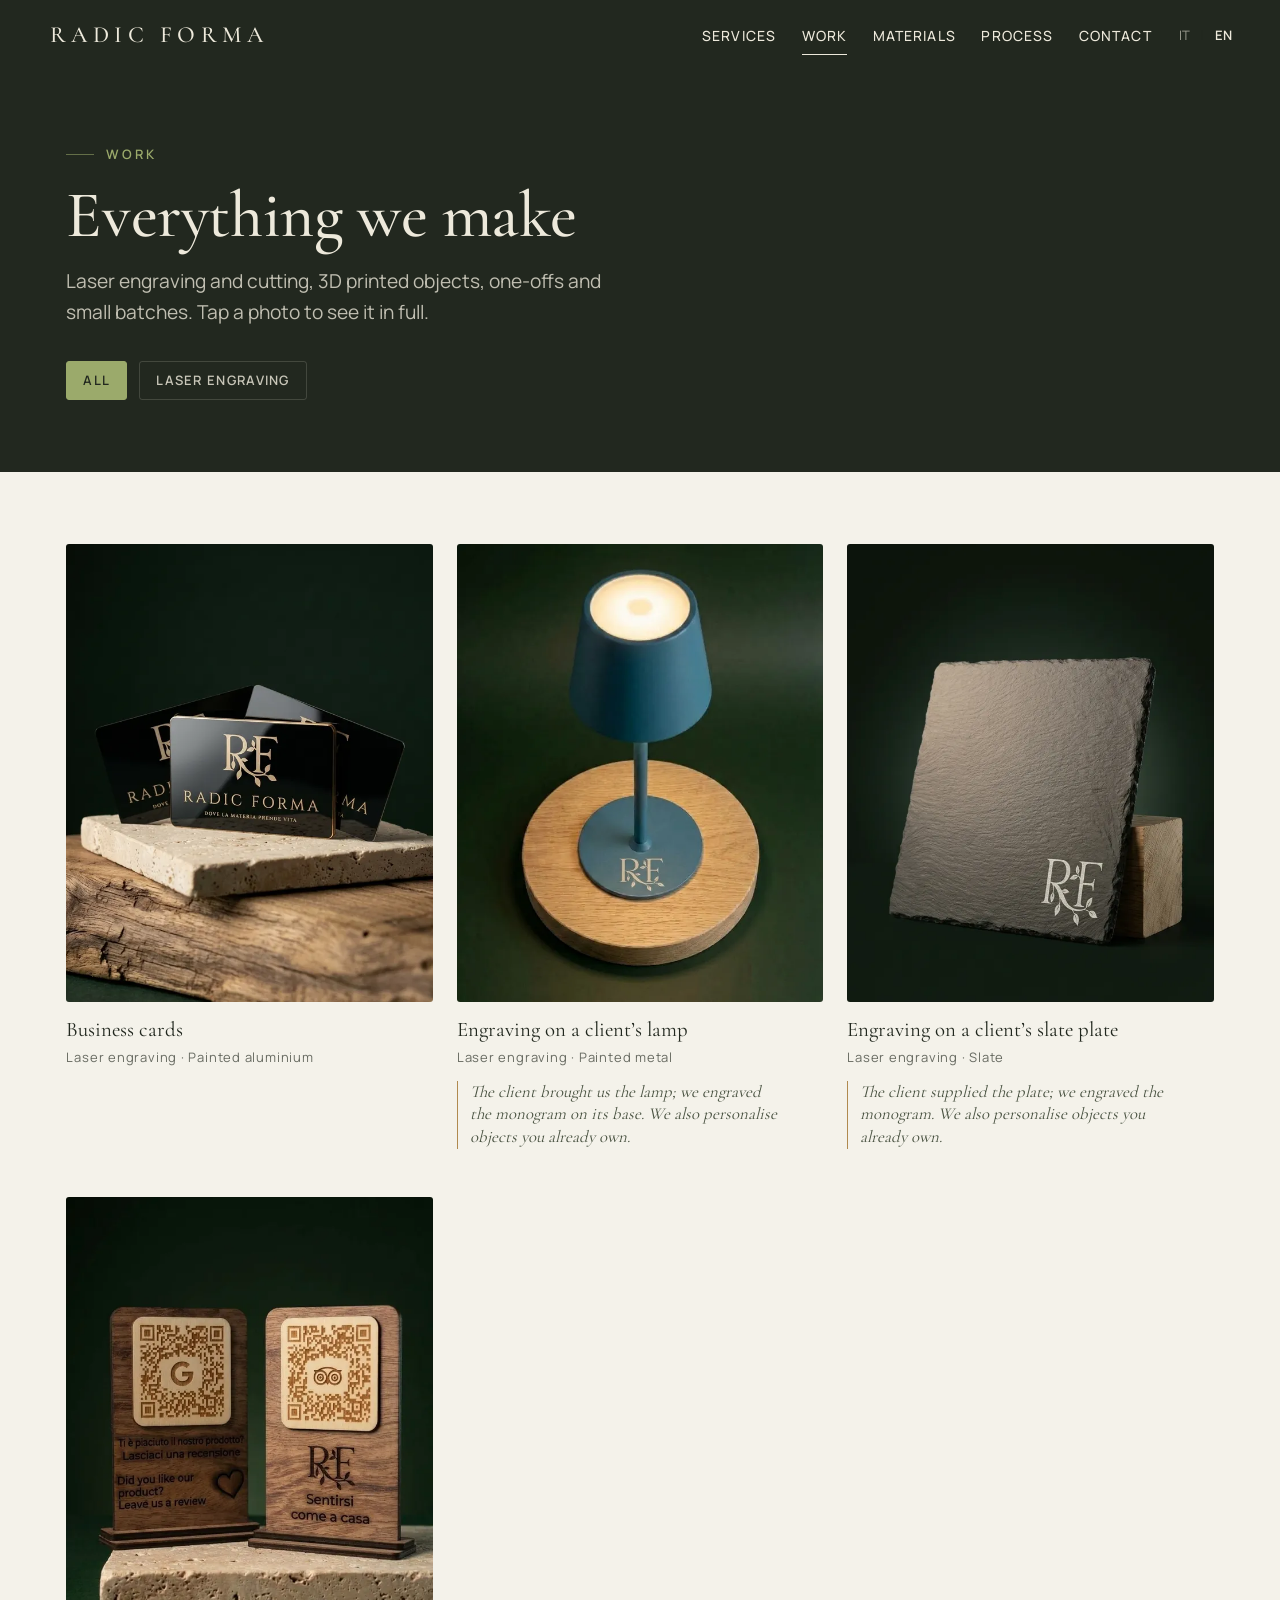
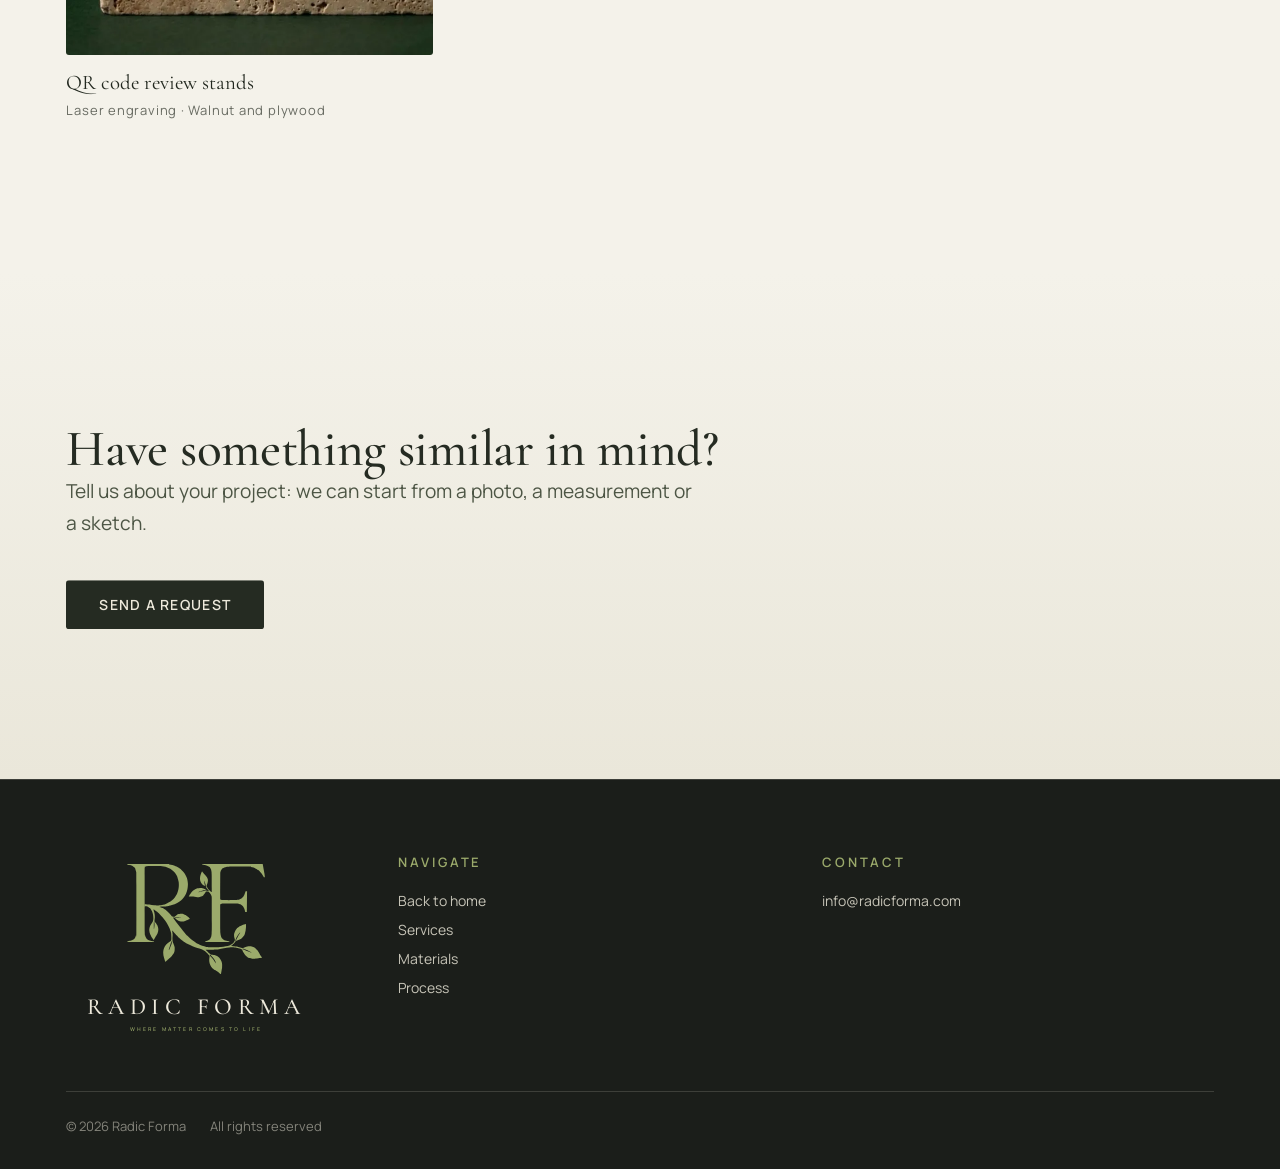
==== commit 7b973923: "menu prodotti a scorrimetnto" ====
--- a/lavori.html
+++ b/lavori.html
@@ -1,5 +1,5 @@
 <!DOCTYPE html>
-<html lang="it" data-versione="cf8f0633">
+<html lang="it" data-versione="307030ca">
 <head>
 <meta charset="utf-8">
 <meta name="viewport" content="width=device-width, initial-scale=1">
@@ -30,7 +30,7 @@
 
 <link rel="preload" href="./assets/fonts/cormorant-garamond-latin-500.woff2" as="font" type="font/woff2" crossorigin>
 <link rel="preload" href="./assets/fonts/manrope-latin-500.woff2" as="font" type="font/woff2" crossorigin>
-<link rel="stylesheet" href="./assets/css/style.css?v=cf8f0633">
+<link rel="stylesheet" href="./assets/css/style.css?v=307030ca">
 <noscript><style>
   [data-rivela]{opacity:1!important;transform:none!important}
 </style></noscript>
@@ -185,16 +185,15 @@
   <div class="contenitore">
     <div class="footer__legale">
       <span>© <span id="anno">2026</span> Radic Forma</span>
-      <span>P.IVA {{PARTITA_IVA}}</span>
       <span data-i18n="footer.diritti">Tutti i diritti riservati</span>
     </div>
   </div>
 </footer>
 
-<script src="./assets/vendor/gsap.min.js?v=cf8f0633" defer></script>
-<script src="./assets/vendor/ScrollTrigger.min.js?v=cf8f0633" defer></script>
-<script src="./assets/js/i18n.js?v=cf8f0633" defer></script>
-<script src="./assets/js/main.js?v=cf8f0633" defer></script>
-<script src="./assets/js/lavori.js?v=cf8f0633" defer></script>
+<script src="./assets/vendor/gsap.min.js?v=307030ca" defer></script>
+<script src="./assets/vendor/ScrollTrigger.min.js?v=307030ca" defer></script>
+<script src="./assets/js/i18n.js?v=307030ca" defer></script>
+<script src="./assets/js/main.js?v=307030ca" defer></script>
+<script src="./assets/js/lavori.js?v=307030ca" defer></script>
 </body>
 </html>
--- a/assets/css/style.css
+++ b/assets/css/style.css
@@ -683,6 +683,9 @@
   scrollbar-color: rgba(237, 233, 219, 0.25) transparent;
 }
 .vetrina:focus-visible { outline: 2px solid var(--focus); outline-offset: 4px; }
+/* Mentre la striscia segue lo scorrimento della pagina (lavori.js) lo snap
+   la tirerebbe indietro a ogni passo. */
+.vetrina.is-guidata { scroll-snap-type: none; }
 
 .vetrina__voce,
 .vetrina__fine { flex: 0 0 auto; scroll-snap-align: start; }
@@ -866,7 +869,6 @@
 }
 .bottone:active { transform: translateY(0); }
 
-.contatti__nota { margin-block-start: var(--sp-3); }
 
 .recapiti { margin: 0; }
 .recapito { padding-block: var(--sp-3); border-block-start: 1px solid var(--linea); }
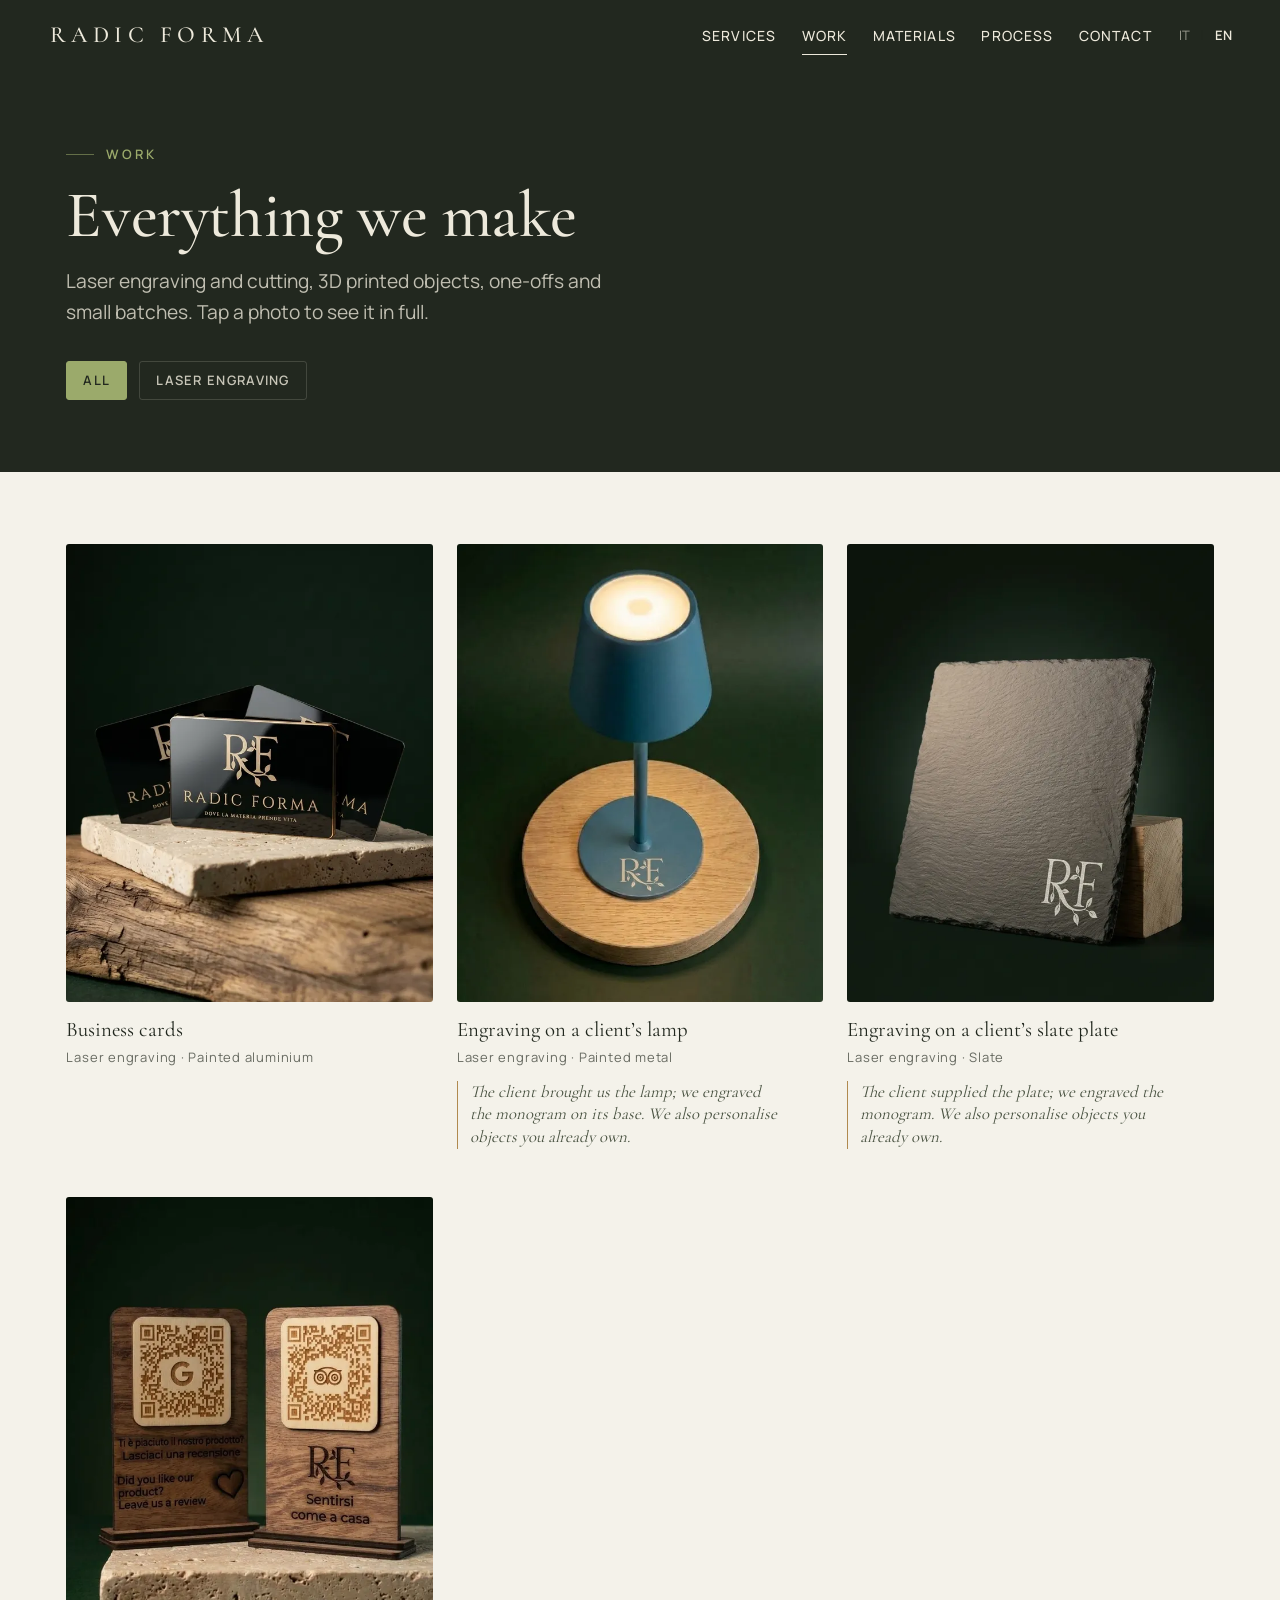
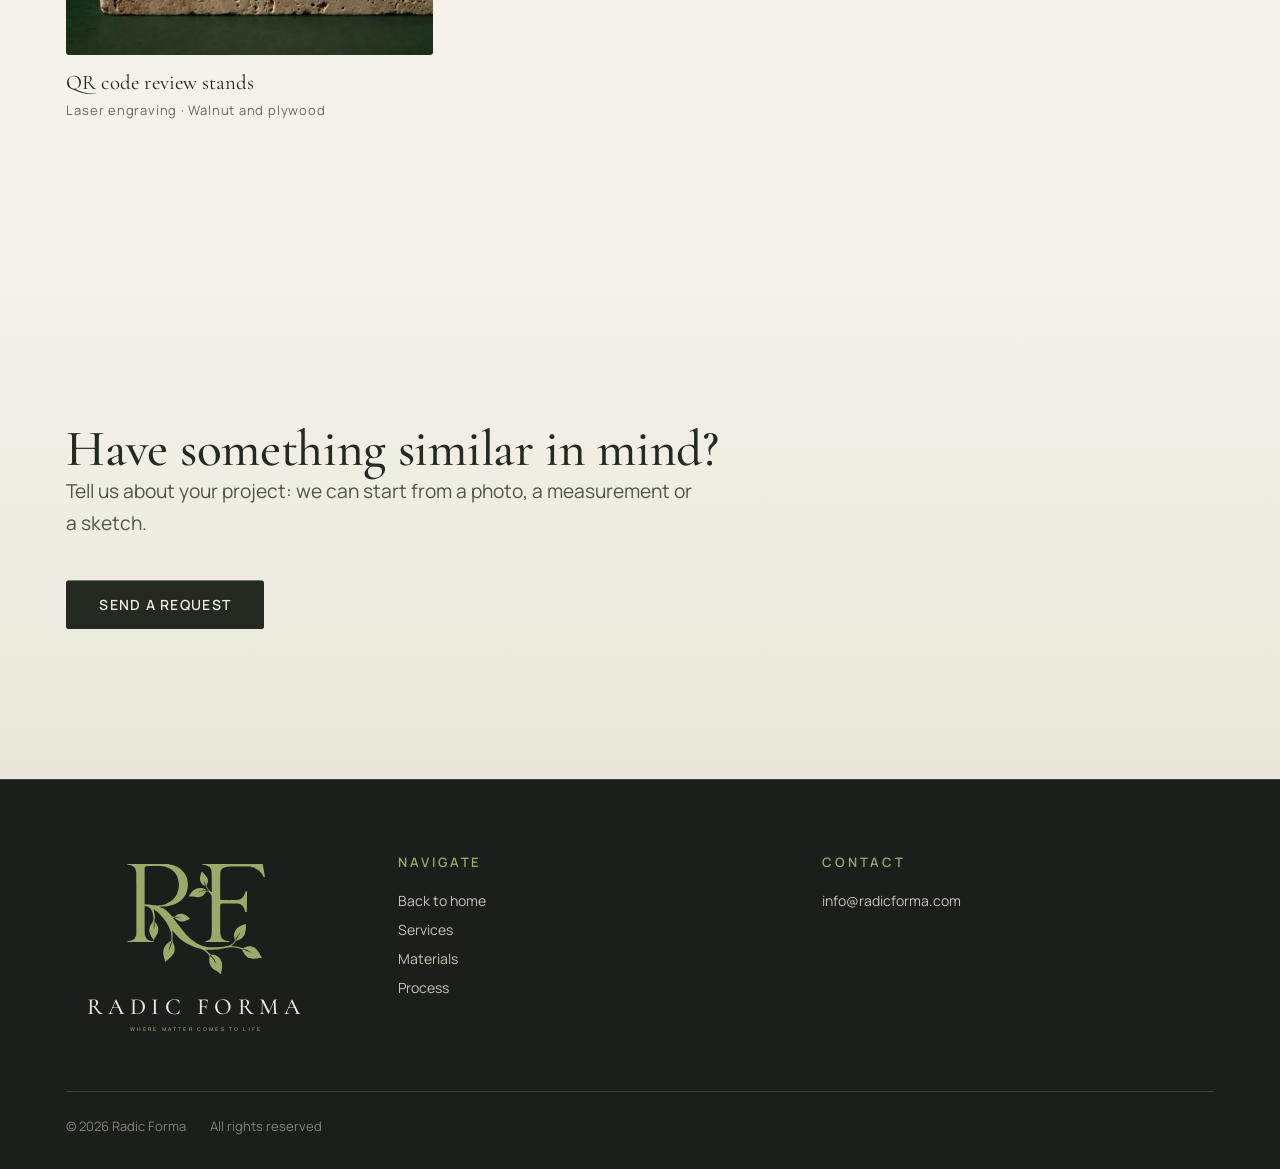
==== commit fa9c87e0: "fix scorrimento" ====
--- a/lavori.html
+++ b/lavori.html
@@ -1,5 +1,5 @@
 <!DOCTYPE html>
-<html lang="it" data-versione="307030ca">
+<html lang="it" data-versione="59a10d27">
 <head>
 <meta charset="utf-8">
 <meta name="viewport" content="width=device-width, initial-scale=1">
@@ -30,7 +30,7 @@
 
 <link rel="preload" href="./assets/fonts/cormorant-garamond-latin-500.woff2" as="font" type="font/woff2" crossorigin>
 <link rel="preload" href="./assets/fonts/manrope-latin-500.woff2" as="font" type="font/woff2" crossorigin>
-<link rel="stylesheet" href="./assets/css/style.css?v=307030ca">
+<link rel="stylesheet" href="./assets/css/style.css?v=59a10d27">
 <noscript><style>
   [data-rivela]{opacity:1!important;transform:none!important}
 </style></noscript>
@@ -190,10 +190,10 @@
   </div>
 </footer>
 
-<script src="./assets/vendor/gsap.min.js?v=307030ca" defer></script>
-<script src="./assets/vendor/ScrollTrigger.min.js?v=307030ca" defer></script>
-<script src="./assets/js/i18n.js?v=307030ca" defer></script>
-<script src="./assets/js/main.js?v=307030ca" defer></script>
-<script src="./assets/js/lavori.js?v=307030ca" defer></script>
+<script src="./assets/vendor/gsap.min.js?v=59a10d27" defer></script>
+<script src="./assets/vendor/ScrollTrigger.min.js?v=59a10d27" defer></script>
+<script src="./assets/js/i18n.js?v=59a10d27" defer></script>
+<script src="./assets/js/main.js?v=59a10d27" defer></script>
+<script src="./assets/js/lavori.js?v=59a10d27" defer></script>
 </body>
 </html>
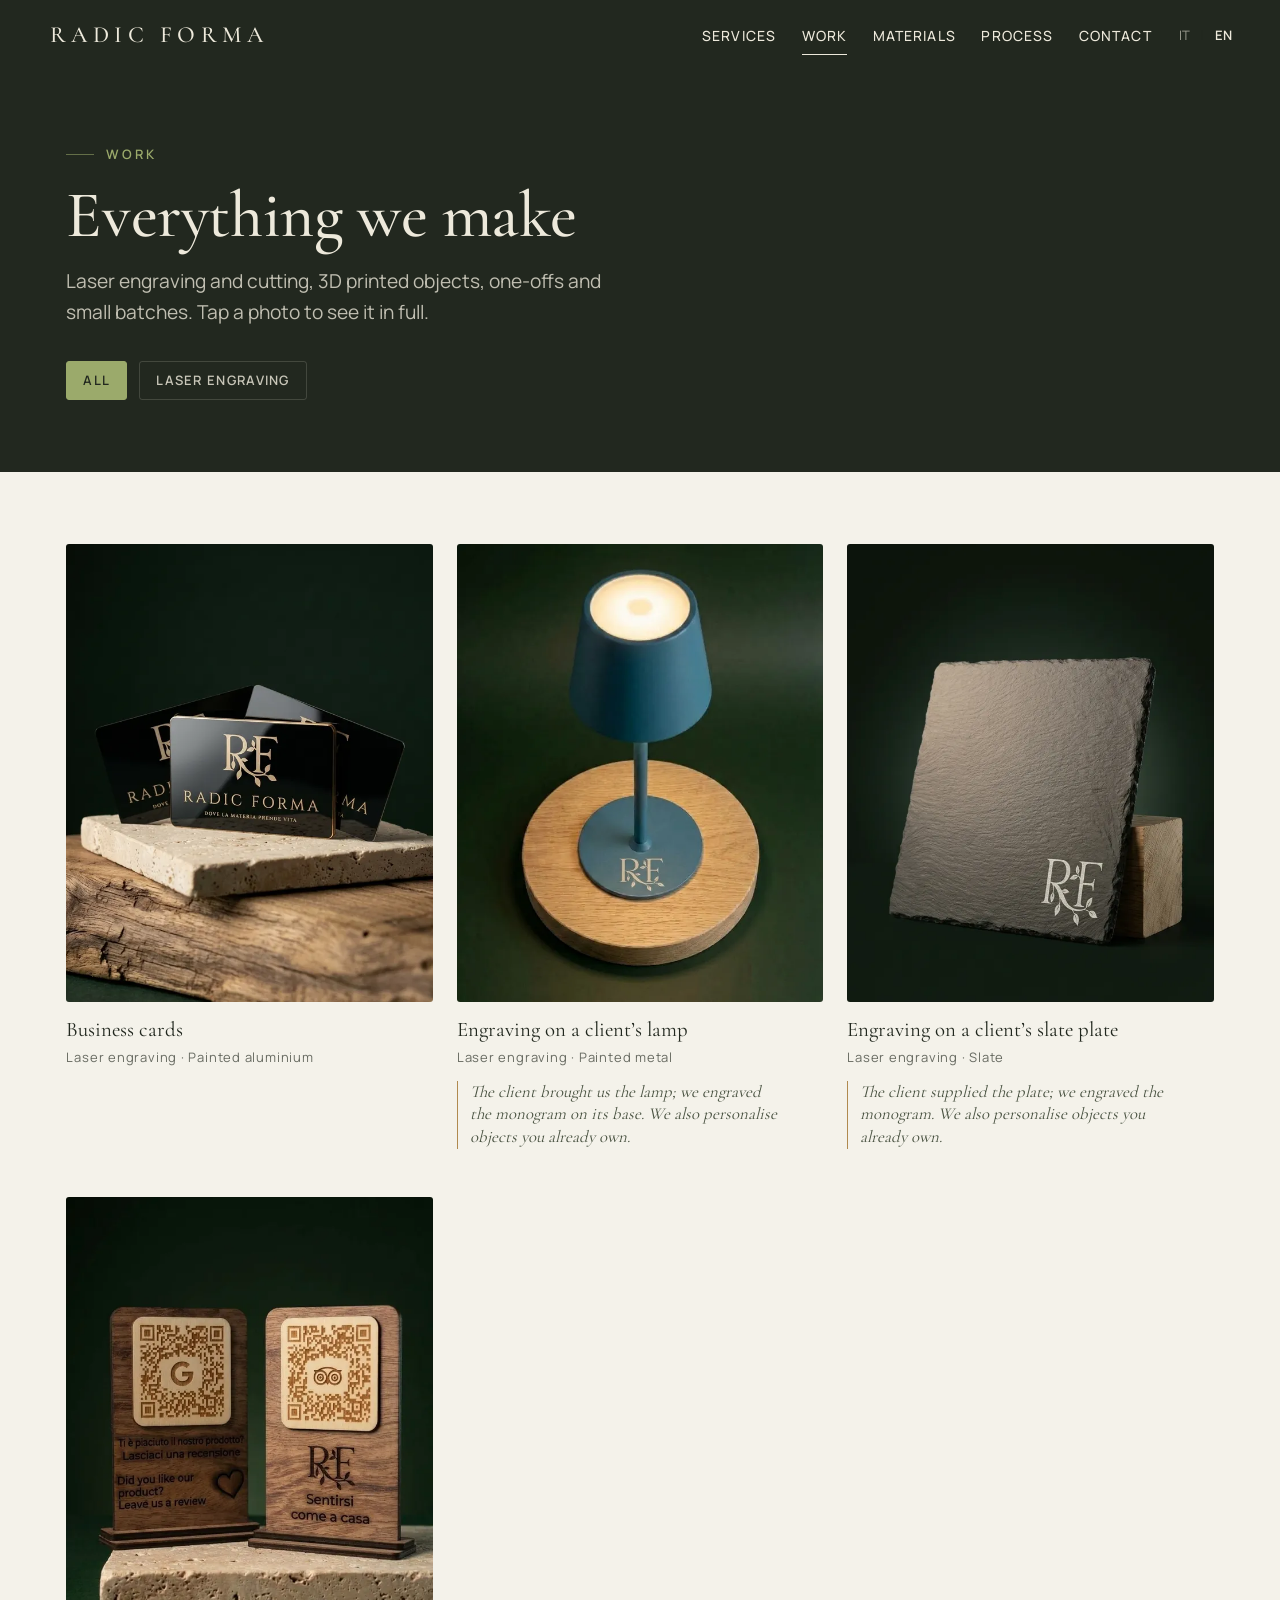
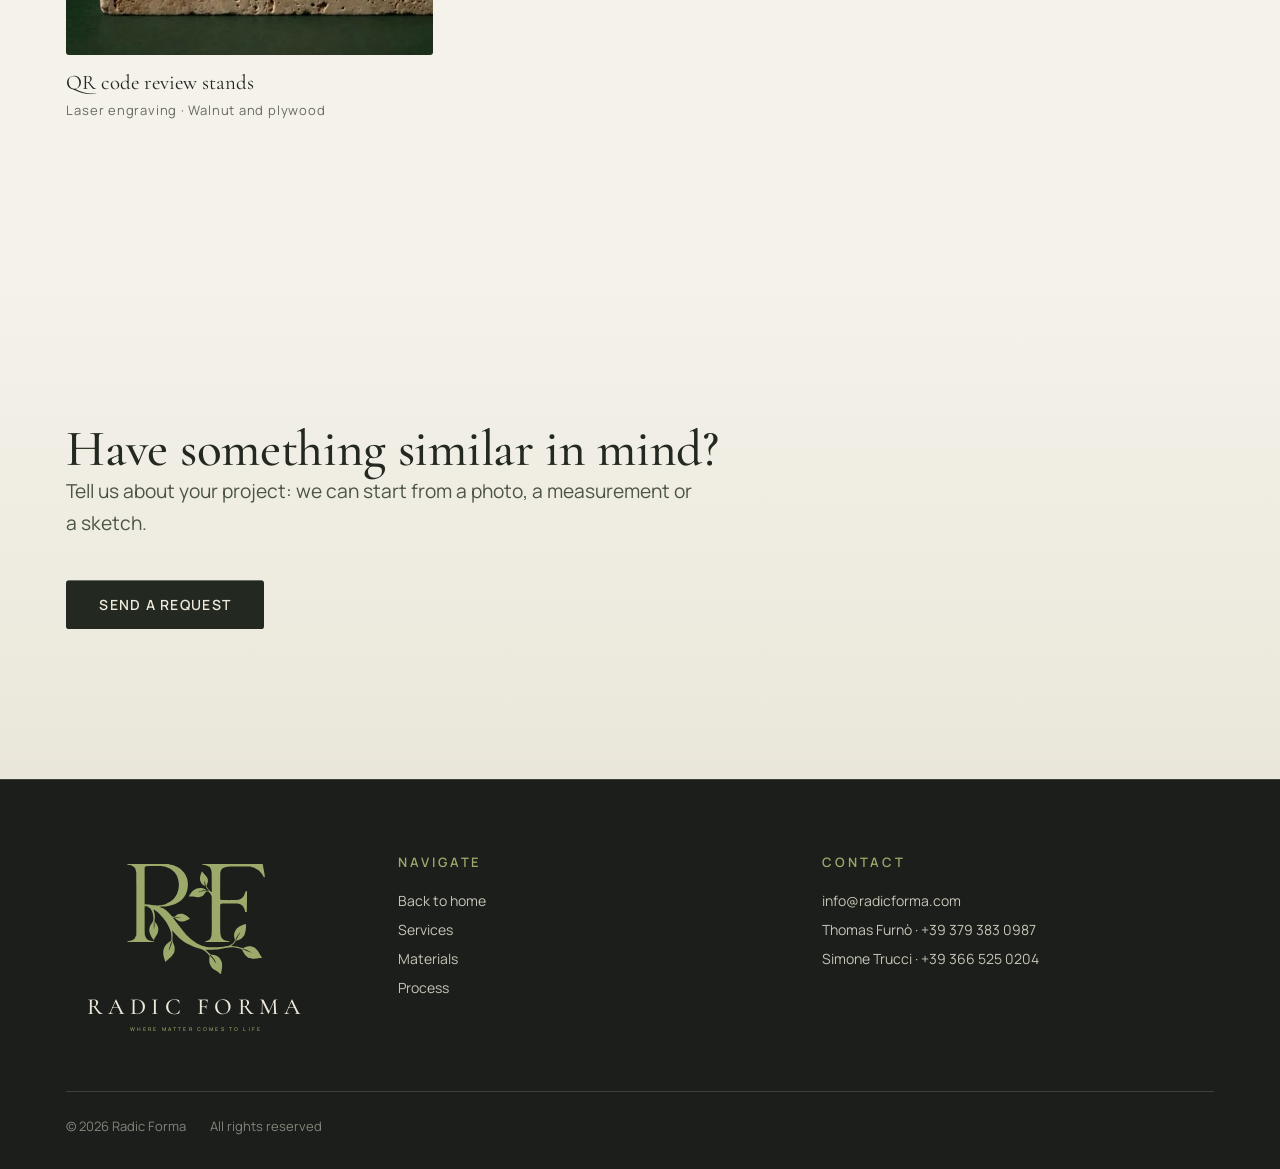
==== commit b683914d: "numeri di telefono" ====
--- a/lavori.html
+++ b/lavori.html
@@ -1,5 +1,5 @@
 <!DOCTYPE html>
-<html lang="it" data-versione="59a10d27">
+<html lang="it" data-versione="438ff43e">
 <head>
 <meta charset="utf-8">
 <meta name="viewport" content="width=device-width, initial-scale=1">
@@ -30,7 +30,7 @@
 
 <link rel="preload" href="./assets/fonts/cormorant-garamond-latin-500.woff2" as="font" type="font/woff2" crossorigin>
 <link rel="preload" href="./assets/fonts/manrope-latin-500.woff2" as="font" type="font/woff2" crossorigin>
-<link rel="stylesheet" href="./assets/css/style.css?v=59a10d27">
+<link rel="stylesheet" href="./assets/css/style.css?v=438ff43e">
 <noscript><style>
   [data-rivela]{opacity:1!important;transform:none!important}
 </style></noscript>
@@ -178,6 +178,8 @@
       <div>
         <p class="footer__titolo" data-i18n="footer.contatti">Contatti</p>
         <a class="footer__link" href="mailto:info@radicforma.com">info@radicforma.com</a>
+        <a class="footer__link" href="tel:+393793830987">Thomas Furnò · +39 379 383 0987</a>
+        <a class="footer__link" href="tel:+393665250204">Simone Trucci · +39 366 525 0204</a>
       </div>
     </div>
   </div>
@@ -190,10 +192,10 @@
   </div>
 </footer>
 
-<script src="./assets/vendor/gsap.min.js?v=59a10d27" defer></script>
-<script src="./assets/vendor/ScrollTrigger.min.js?v=59a10d27" defer></script>
-<script src="./assets/js/i18n.js?v=59a10d27" defer></script>
-<script src="./assets/js/main.js?v=59a10d27" defer></script>
-<script src="./assets/js/lavori.js?v=59a10d27" defer></script>
+<script src="./assets/vendor/gsap.min.js?v=438ff43e" defer></script>
+<script src="./assets/vendor/ScrollTrigger.min.js?v=438ff43e" defer></script>
+<script src="./assets/js/i18n.js?v=438ff43e" defer></script>
+<script src="./assets/js/main.js?v=438ff43e" defer></script>
+<script src="./assets/js/lavori.js?v=438ff43e" defer></script>
 </body>
 </html>
--- a/assets/css/style.css
+++ b/assets/css/style.css
@@ -880,6 +880,15 @@
 .recapito dd { margin: 0; font-size: 1.05rem; }
 .recapito a { color: var(--testo); text-decoration-color: var(--linea); }
 .recapito a:hover { text-decoration-color: currentColor; }
+/* Un recapito per persona: il nome piccolo a sinistra, il numero a destra.
+   Sotto i 400px circa vanno a capo, il numero sotto il nome. */
+.recapito__persona {
+  display: flex; flex-wrap: wrap; align-items: baseline;
+  justify-content: space-between; gap: 2px var(--sp-3);
+}
+.recapito__persona + .recapito__persona { margin-block-start: var(--sp-1); }
+.recapito__nome { font-size: var(--t-piccolo); color: var(--testo-soft); }
+.recapito__persona a { font-variant-numeric: tabular-nums; white-space: nowrap; }
 
 /* ==========================================================================
    16. Gli atti — incisione laser e stampa 3D
